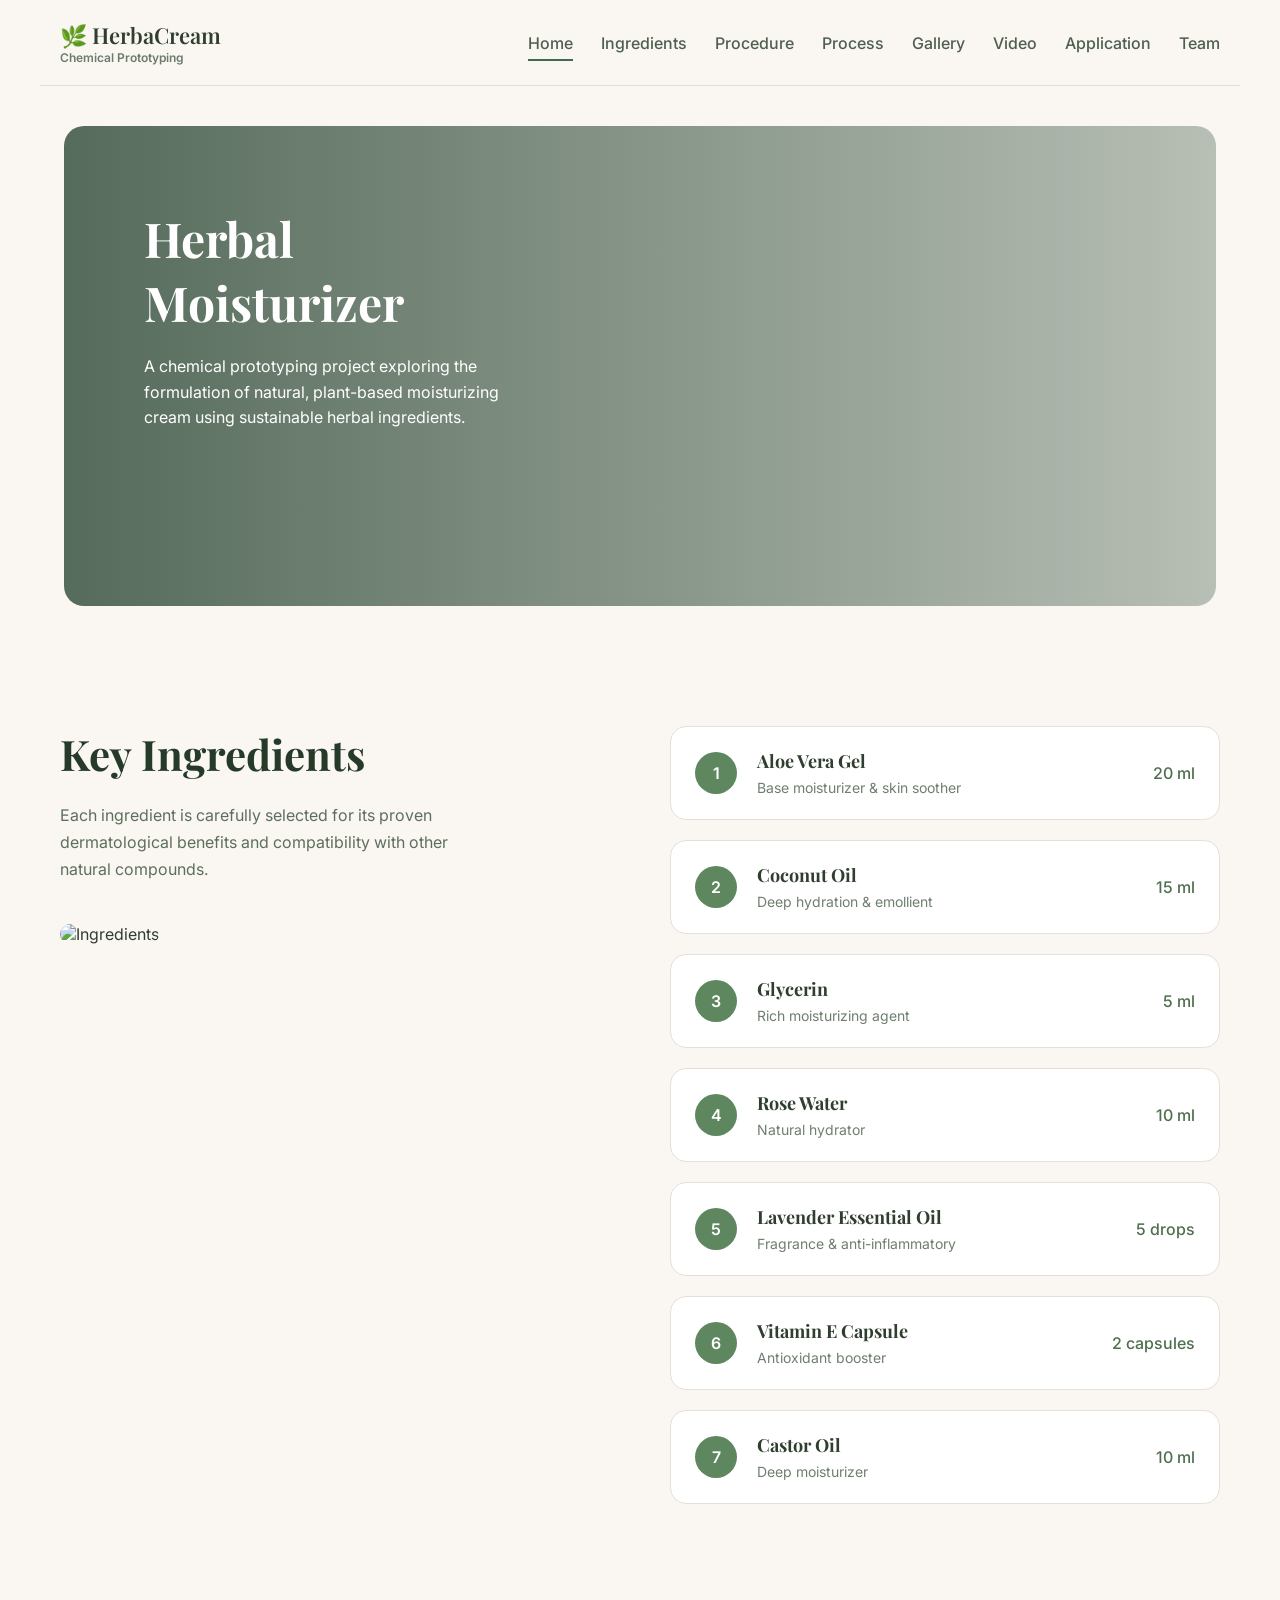
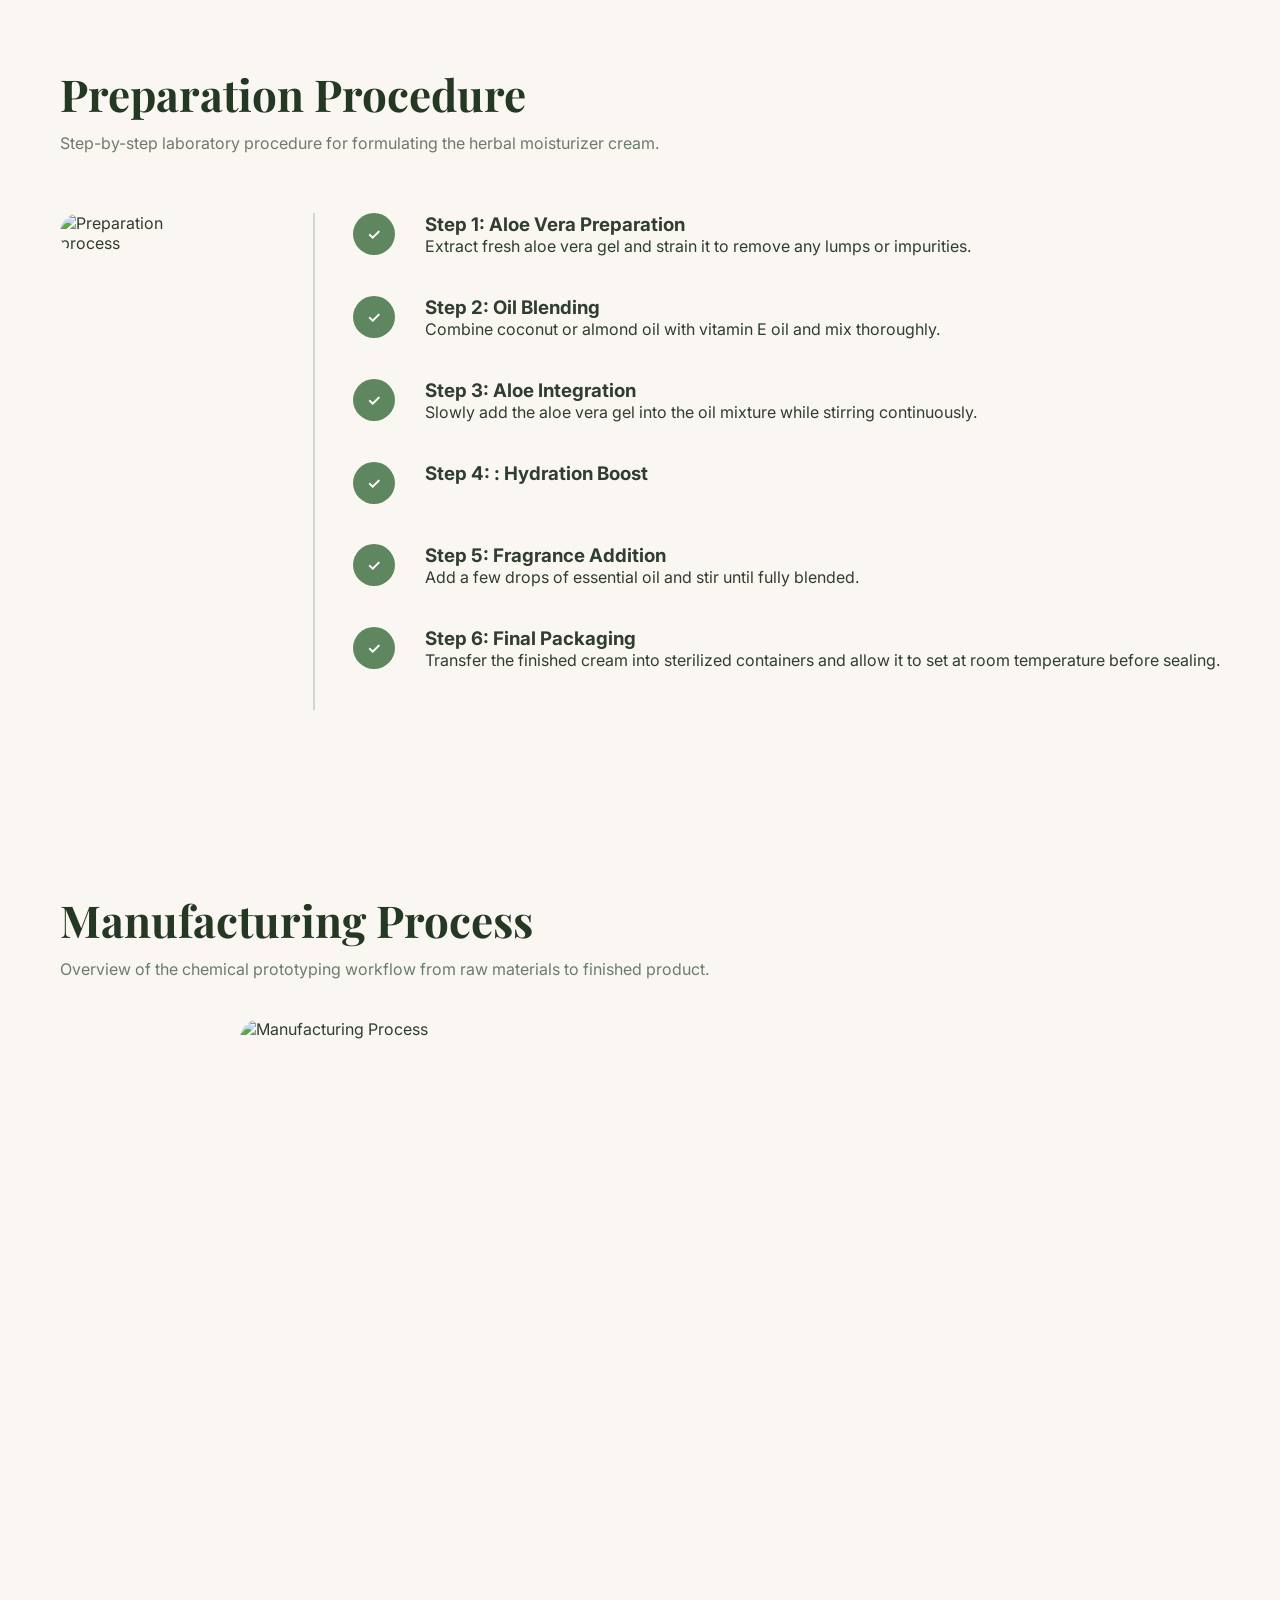
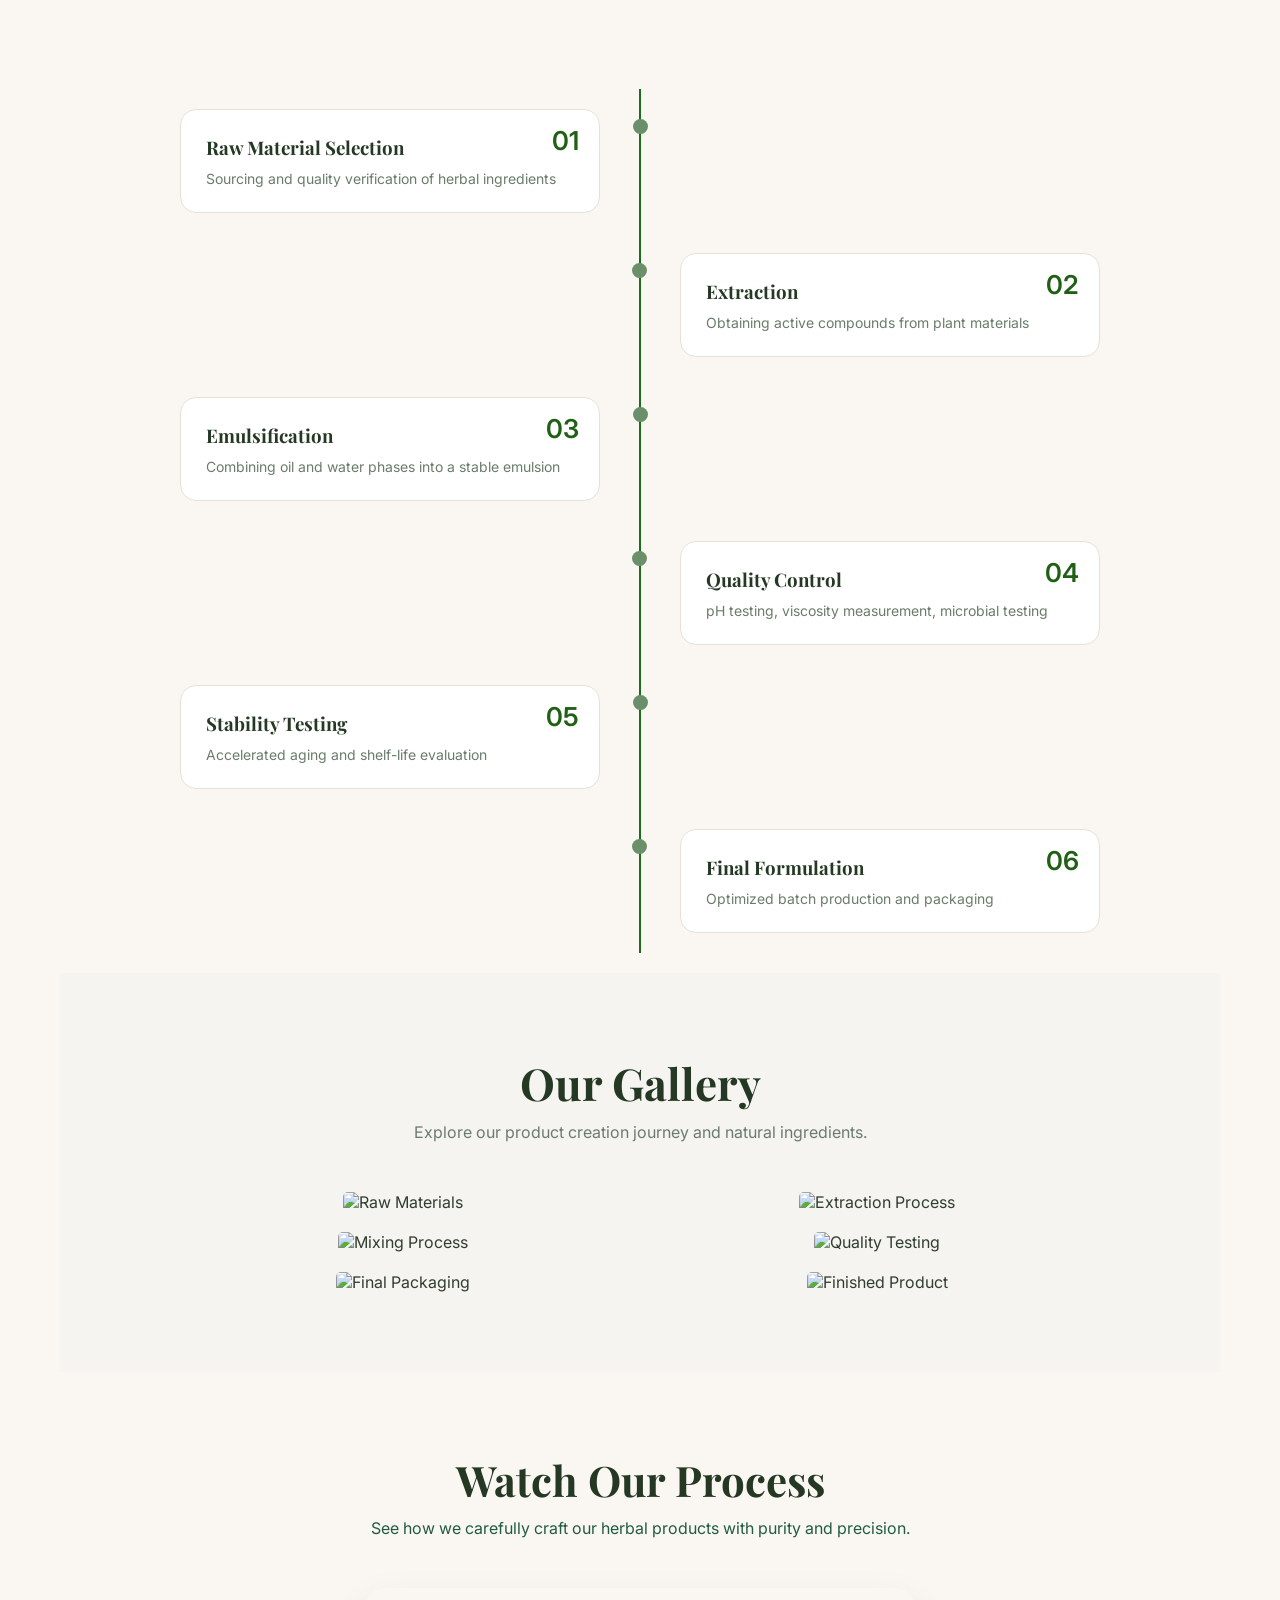
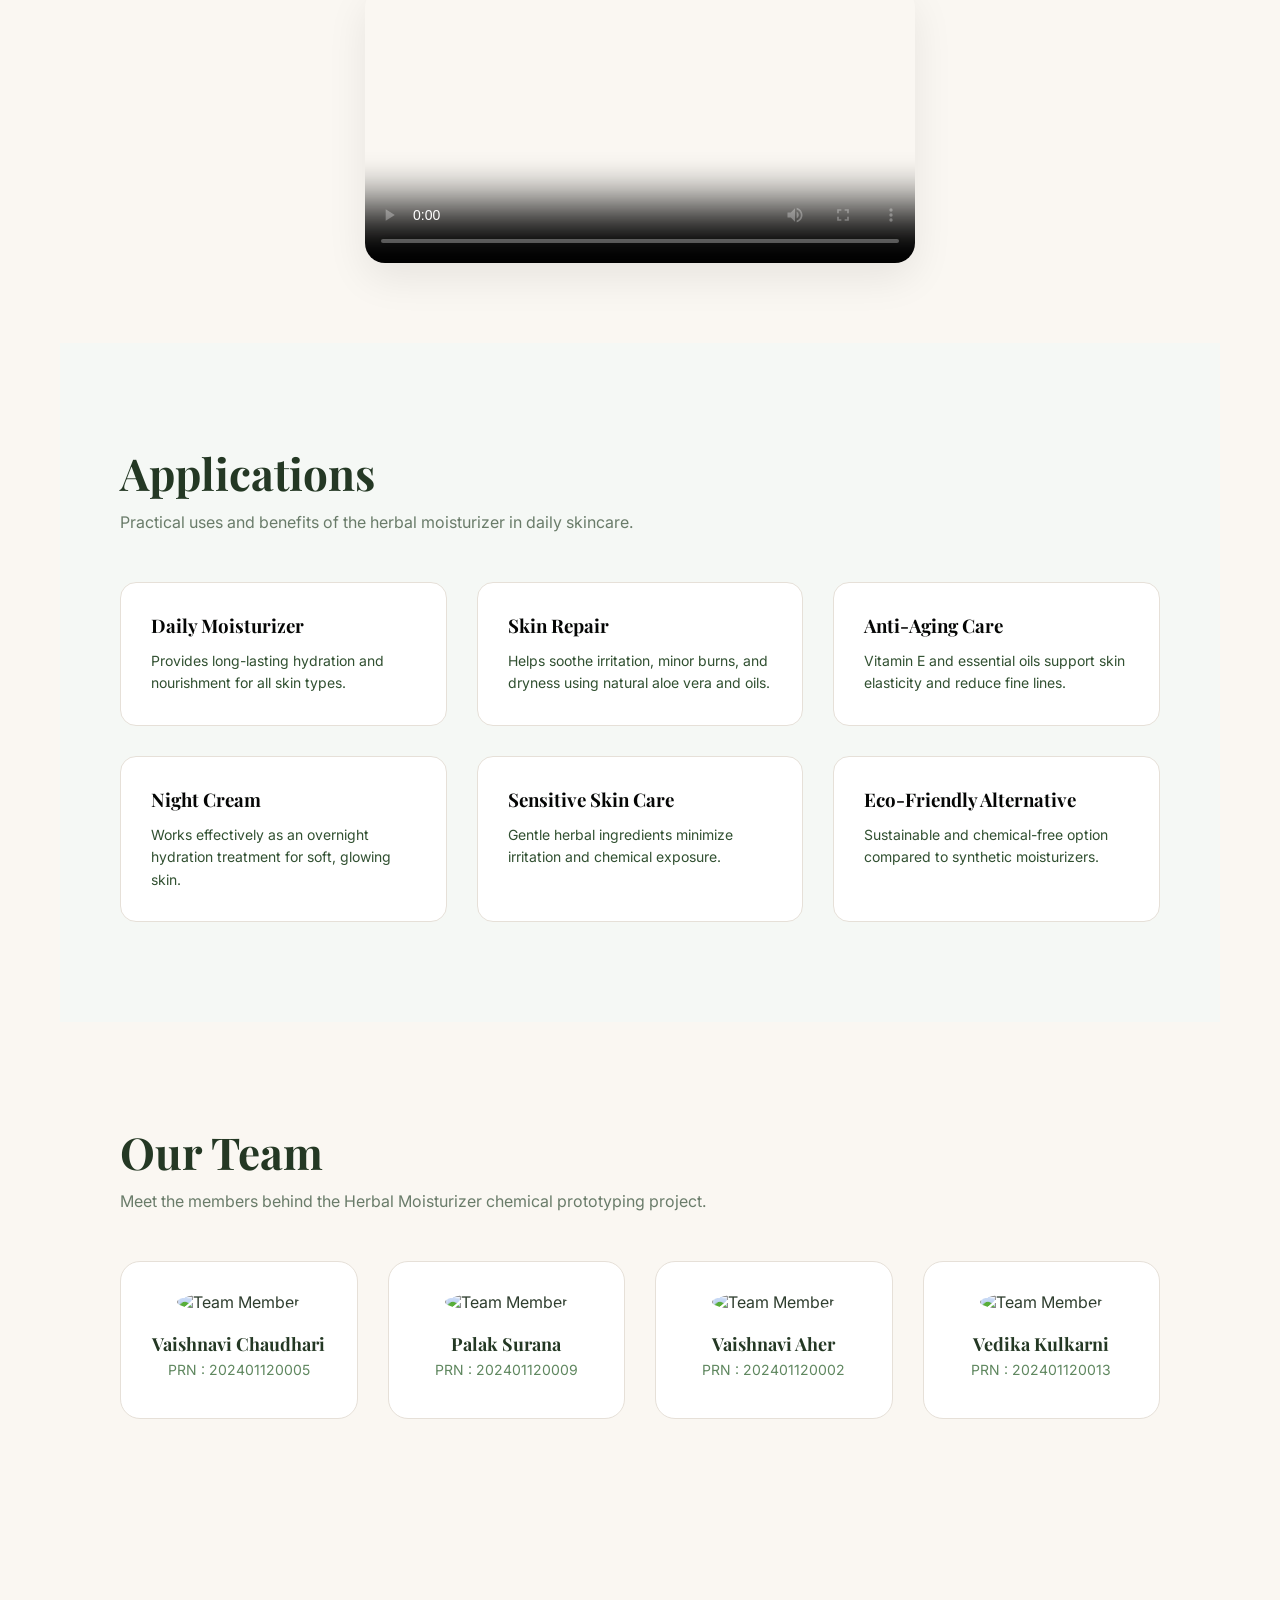
==== index.html @ 73acec8d "Add files via upload" ====
<!DOCTYPE html>
<html lang="en">
<head>
    <meta charset="UTF-8">
    <title>HerbaCream</title>
    <link rel="stylesheet" href="style.css">
    <link href="https://fonts.googleapis.com/css2?family=Playfair+Display:wght@600&family=Inter:wght@400;500&display=swap" rel="stylesheet">
</head>
<body>

<!-- NAVBAR -->
<header class="navbar">
    <div class="logo">
        🌿 <span>HerbaCream</span>
        <small>Chemical Prototyping</small>
    </div>

    <nav>
        <a class="active" href="#">Home</a>
        <a href="#ingredients">Ingredients</a>
        <a href="#procedure">Procedure</a>
        <a href="#process">Process</a>
        <a href="#gallery">Gallery</a>
        <a href="#video">Video</a>
        <a href="#application">Application</a>
        <a href="#team">Team</a>
    </nav>
</header>

<hr class="divider">

<!-- HERO SECTION -->
<section class="hero">
    <div class="hero-overlay"></div>

    <div class="hero-content">
        <h1>Herbal Moisturizer</h1>
        <p>
            A chemical prototyping project exploring the formulation of
            natural, plant-based moisturizing cream using sustainable
            herbal ingredients.
        </p>
    </div>
</section>
<!-- INGREDIENTS SECTION -->
<section id="ingredients" class="ingredients-section">

    <div class="ingredients-left">
        <h2>Key Ingredients</h2>
        <p>
            Each ingredient is carefully selected for its proven
            dermatological benefits and compatibility with other
            natural compounds.
        </p>

        <img src="images/ingredients.jpg" alt="Ingredients">
    </div>

    <div class="ingredients-right">

        <div class="ingredient-card">
            <div class="number">1</div>
            <div class="info">
                <h3>Aloe Vera Gel</h3>
                <span>Base moisturizer & skin soother</span>
            </div>
            <div class="qty">20 ml</div>
        </div>

        <div class="ingredient-card">
            <div class="number">2</div>
            <div class="info">
                <h3>Coconut Oil</h3>
                <span>Deep hydration & emollient</span>
            </div>
            <div class="qty">15 ml</div>
        </div>

        <div class="ingredient-card">
            <div class="number">3</div>
            <div class="info">
                <h3>Glycerin</h3>
                <span>Rich moisturizing agent</span>
            </div>
            <div class="qty">5 ml</div>
        </div>

        <div class="ingredient-card">
            <div class="number">4</div>
            <div class="info">
                <h3>Rose Water</h3>
                <span>Natural hydrator</span>
            </div>
            <div class="qty">10 ml</div>
        </div>

        <div class="ingredient-card">
            <div class="number">5</div>
            <div class="info">
                <h3>Lavender Essential Oil</h3>
                <span>Fragrance & anti-inflammatory</span>
            </div>
            <div class="qty">5 drops</div>
        </div>

        <div class="ingredient-card">
            <div class="number">6</div>
            <div class="info">
                <h3>Vitamin E Capsule</h3>
                <span>Antioxidant booster</span>
            </div>
            <div class="qty">2 capsules</div>
        </div>
        <div class="ingredient-card">
            <div class="number">7</div>
            <div class="info">
                <h3>Castor Oil</h3>
                <span>Deep moisturizer</span>
            </div>
            <div class="qty">10 ml</div>
        </div>

    </div>
</section>
<!-- PROCEDURE SECTION -->
<section id="procedure" class="procedure-section">
    <h2>Preparation Procedure</h2>
    <p class="procedure-sub">
        Step-by-step laboratory procedure for formulating the herbal moisturizer cream.
    </p>

    <div class="procedure-wrapper">
        <!-- LEFT IMAGE -->
        <div class="procedure-image">
            <img src="images/procedure.jpg" alt="Preparation process">
        </div>

        <!-- RIGHT TIMELINE -->
        <div class="procedure-timeline">
            <div class="step">
                <div class="icon">✓</div>
                <div class="content">
                    <h3>Step 1: Aloe Vera Preparation</h3>
                    <p>Extract fresh aloe vera gel and strain it to remove any lumps or impurities.</p>
                </div>
            </div>

            <div class="step">
                <div class="icon">✓</div>
                <div class="content">
                    <h3>Step 2: Oil Blending</h3>
                    <p>Combine coconut or almond oil with vitamin E oil and mix thoroughly.</p>
                </div>
            </div>

            <div class="step">
                <div class="icon">✓</div>
                <div class="content">
                    <h3>Step 3: Aloe Integration</h3>
                    <p>
                        Slowly add the aloe vera gel into the oil mixture while stirring continuously.
                    </p>
                </div>
            </div>

            <div class="step">
                <div class="icon">✓</div>
                <div class="content">
                    <h3>Step 4: : Hydration Boost</h3>
                    <p>
                    
                    </p>
                </div>
            </div>

            <div class="step">
                <div class="icon">✓</div>
                <div class="content">
                    <h3>Step 5: Fragrance Addition</h3>
                    <p>
                    Add a few drops of essential oil and stir until fully blended.
                    </p>    
                </div>
            </div>
            <div class="step">
                <div class="icon">✓</div>
                <div class="content">
                    <h3>Step 6: Final Packaging</h3>
                    <p>
                    Transfer the finished cream into sterilized containers and allow it
                    to set at room temperature before sealing.
                    </p>    
                </div>
            </div>
            

        </div>
    </section>
    <section  class="manufacturing-section" id="process">

    <div class="container">
        <h2>Manufacturing Process</h2>
        <p class="subtext">
            Overview of the chemical prototyping workflow from raw materials to finished product.
        </p>

        <!-- Top Image -->
        <div class="process-image">
            <img src="images/Process.jpg" alt="Manufacturing Process" class="process-image">
        </div>

        <!-- Process Grid -->
        <div class="timeline">

    <div class="timeline-item left">
        <div class="content">
            <span>01</span>
            <h3>Raw Material Selection</h3>
            <p>Sourcing and quality verification of herbal ingredients</p>
        </div>
    </div>

    <div class="timeline-item right">
        <div class="content">
            <span>02</span>
            <h3>Extraction</h3>
            <p>Obtaining active compounds from plant materials</p>
        </div>
    </div>

    <div class="timeline-item left">
        <div class="content">
            <span>03</span>
            <h3>Emulsification</h3>
            <p>Combining oil and water phases into a stable emulsion</p>
        </div>
    </div>

    <div class="timeline-item right">
        <div class="content">
            <span>04</span>
            <h3>Quality Control</h3>
            <p>pH testing, viscosity measurement, microbial testing</p>
        </div>
    </div>

    <div class="timeline-item left">
        <div class="content">
            <span>05</span>
            <h3>Stability Testing</h3>
            <p>Accelerated aging and shelf-life evaluation</p>
        </div>
    </div>

    <div class="timeline-item right">
        <div class="content">
            <span>06</span>
            <h3>Final Formulation</h3>
            <p>Optimized batch production and packaging</p>
        </div>
    </div>

</div>
    <section id="gallery" class="gallery-section">
    <div class="container">
        <h2 class="section-title">Our Gallery</h2>
        <p class="section-subtitle">
            Explore our product creation journey and natural ingredients.
        </p>

        <div class="gallery-grid">
            <div class="gallery-item">
                <img src="images/image1.jpeg" alt="Raw Materials">
            </div>

            <div class="gallery-item">
                <img src="images/img2.jpg" alt="Extraction Process">
            </div>

            <div class="gallery-item">
                <img src="images/img3.jpg" alt="Mixing Process">
            </div>

            <div class="gallery-item">
                <img src="images/img4.jpg" alt="Quality Testing">
            </div>

            <div class="gallery-item">
                <img src="images/img5.jpg" alt="Final Packaging">
            </div>

            <div class="gallery-item">
                <img src="images/img6.jpg" alt="Finished Product">
            </div>
        </div>
    </div>
</section>
<section id="video" class="video-section">
    <div class="container">
        <h2 class="section-title">Watch Our Process</h2>
        <p class="section-subtitle">
            See how we carefully craft our herbal products with purity and precision.
        </p>

        <div class="video-wrapper">
            <video controls poster="images/thumbnail.jpg">
                <source src="videos/video.mp4" type="video/mp4">
            </video>
        </div>
    </div>
</section>
<!-- APPLICATION SECTION -->
<section id="application" class="application-section">

    <div class="container">
        <h2>Applications</h2>
        <p class="subtext">
            Practical uses and benefits of the herbal moisturizer in daily skincare.
        </p>

        <div class="application-grid">

            <div class="application-card">
                <h3>Daily Moisturizer</h3>
                <p>
                    Provides long-lasting hydration and nourishment for all skin types.
                </p>
            </div>

            <div class="application-card">
                <h3>Skin Repair</h3>
                <p>
                    Helps soothe irritation, minor burns, and dryness using natural aloe vera and oils.
                </p>
            </div>

            <div class="application-card">
                <h3>Anti-Aging Care</h3>
                <p>
                    Vitamin E and essential oils support skin elasticity and reduce fine lines.
                </p>
            </div>

            <div class="application-card">
                <h3>Night Cream</h3>
                <p>
                    Works effectively as an overnight hydration treatment for soft, glowing skin.
                </p>
            </div>

            <div class="application-card">
                <h3>Sensitive Skin Care</h3>
                <p>
                    Gentle herbal ingredients minimize irritation and chemical exposure.
                </p>
            </div>

            <div class="application-card">
                <h3>Eco-Friendly Alternative</h3>
                <p>
                    Sustainable and chemical-free option compared to synthetic moisturizers.
                </p>
            </div>

        </div>
    </div>

</section>

<!-- TEAM SECTION -->
<section id="team" class="team-section">

    <div class="container">
        <h2>Our Team</h2>
        <p class="subtext">
            Meet the members behind the Herbal Moisturizer chemical prototyping project.
        </p>

        <div class="team-grid">

            <div class="team-card">
                <img src="images/portfolio.jpg" alt="Team Member">
                <h3>Vaishnavi Chaudhari</h3>
                <span>PRN : 202401120005</span>
                
            </div>

            <div class="team-card">
                <img src="images/palak_1.png" alt="Team Member">
                <h3>Palak Surana</h3>
                <span>PRN : 202401120009</span>
                
            </div>

            <div class="team-card">
                <img src="images/vaishnavi.png" alt="Team Member">
                <h3>Vaishnavi Aher</h3>
                <span>PRN : 202401120002</span>
                
            </div>

            <div class="team-card">
                <img src="images/vedika_1.png" alt="Team Member">
                <h3>Vedika Kulkarni</h3>
                <span>PRN : 202401120013</span>
                
            </div>

        </div>
    </div>

</section>




</body>
</html>
---- style.css ----
* {
    margin: 0;
    padding: 0;
    box-sizing: border-box;
}

body {
    font-family: 'Inter', sans-serif;
    background-color: #faf7f2;
    color: #2f3e2f;
}

/* NAVBAR */
.navbar {
    display: flex;
    justify-content: space-between;
    align-items: center;
    padding: 20px 60px;
}

.logo {
    font-size: 22px;
    font-weight: 600;
}

.logo span {
    font-family: 'Playfair Display', serif;
}

.logo small {
    display: block;
    font-size: 12px;
    color: #6b7c6b;
}

nav a {
    margin-left: 24px;
    text-decoration: none;
    color: #4f5f4f;
    font-weight: 500;
    padding-bottom: 6px;
}

nav a.active {
    border-bottom: 2px solid #3f6b4f;
}

.divider {
    border: none;
    border-top: 1px solid #ddd;
    margin: 0 40px;
}

/* HERO */
.hero {
    position: relative;
    margin: 40px auto;
    width: 90%;
    height: 480px;
    border-radius: 20px;
    background: url("images/hero-herbal.jpg") center/cover no-repeat;
    overflow: hidden;
}

.hero-overlay {
    position: absolute;
    inset: 0;
    background: linear-gradient(
        to right,
        rgba(30, 60, 40, 0.75),
        rgba(30, 60, 40, 0.3)
    );
}

.hero-content {
    position: relative;
    z-index: 2;
    max-width: 520px;
    padding: 80px;
    color: #fff;
}

.hero-content h1 {
    font-family: 'Playfair Display', serif;
    font-size: 48px;
    margin-bottom: 20px;
}

.hero-content p {
    font-size: 16px;
    line-height: 1.6;
}
/* INGREDIENTS SECTION */
.ingredients-section {
    display: flex;
    gap: 60px;
    padding: 80px 60px;
    background-color: #faf7f2;
}

.ingredients-left {
    flex: 1;
}

.ingredients-left h2 {
    font-family: 'Playfair Display', serif;
    font-size: 42px;
    margin-bottom: 20px;
    color: #263a2a;
}

.ingredients-left p {
    max-width: 420px;
    font-size: 16px;
    line-height: 1.7;
    color: #5c6f5c;
    margin-bottom: 40px;
}

.ingredients-left img {
    width: 100%;
    border-radius: 20px;
    object-fit: cover;
}

/* RIGHT SIDE */
.ingredients-right {
    flex: 1;
    display: flex;
    flex-direction: column;
    gap: 20px;
}

.ingredient-card {
    display: flex;
    align-items: center;
    gap: 20px;
    padding: 22px 24px;
    border-radius: 16px;
    background: #fff;
    border: 1px solid #e5e0d8;
}

.number {
    width: 42px;
    height: 42px;
    background-color: #5f875f;
    color: #fff;
    border-radius: 50%;
    display: flex;
    align-items: center;
    justify-content: center;
    font-weight: 600;
}

.info h3 {
    font-family: 'Playfair Display', serif;
    font-size: 18px;
    margin-bottom: 4px;
}

.info span {
    font-size: 14px;
    color: #6f7f6f;
}

.qty {
    margin-left: auto;
    font-weight: 500;
    color: #4f6f4f;
}
/* PROCEDURE SECTION */
.procedure-section {
    padding: 80px 60px;
    background-color: #faf7f2;
}

.procedure-section h2 {
    font-family: 'Playfair Display', serif;
    font-size: 44px;
    color: #243824;
    margin-bottom: 10px;
}

.procedure-sub {
    font-size: 16px;
    color: #6a7c6a;
    margin-bottom: 60px;
}

/* PROCEDURE TIMELINE */
.procedure-timeline {
    position: relative;
    padding-left: 60px;
}

.procedure-timeline::before {
    content: "";
    position: absolute;
    left: 20px;
    top: 0;
    width: 2px;
    height: 100%;
    background-color: #cfd8cf;
}


.step {
    display: flex;
    gap: 30px;
    margin-bottom: 40px;
    position: relative;
}

.icon {
    width: 42px;
    height: 42px;
    min-width: 42px;
    min-height: 42px;

    background-color: #5f875f;
    color: #fff;
    border-radius: 50%;

    display: flex;
    align-items: center;
    justify-content: center;

    font-weight: 600;
    font-size: 16px;

    flex-shrink: 0;
}

.procedure-wrapper {
    display: flex;
    gap: 80px;
    align-items: flex-start;
}

/* LEFT IMAGE */
.procedure-image {
    flex: 1;
    position: sticky;
    top: 120px;
}

.procedure-image img {
    width: 100%;
    border-radius: 20px;
    object-fit: cover;
}

/* RIGHT TIMELINE */
.timeline {
    flex: 1.2;
}
.timeline::before {
    left: 21px;
}
/* SECTION */
.manufacturing-section {
    padding: 100px 60px;
    background-color: #faf7f2;
}

.container {
    max-width: 1200px;
    margin: auto;
}

.manufacturing-section h2 {
    font-family: 'Playfair Display', serif;
    font-size: 44px;
    color: #243824;
    margin-bottom: 10px;
}

.subtext {
    color: #6a7c6a;
    margin-bottom: 40px;
}

/* IMAGE */
.process-image {
    margin-bottom: 60px;
}

.process-image img {
    width: 100%;
    border-radius: 20px;
    object-fit: cover;
}

/* GRID */
.process-grid {
    display: grid;
    grid-template-columns: repeat(3, 1fr);
    gap: 25px;
    align-items: center;
}

/* CARD */
.process-card {
    position: relative;
    padding: 30px;
    background: #ffffff;
    border-radius: 16px;
    border: 1px solid #e6e0d8;
    min-height: 50px;
}

.process-card h3 {
    font-family: 'Playfair Display', serif;
    font-size: 18px;
    margin-bottom: 10px;
    color: #243824;
}

.process-card p {
    font-size: 14px;
    color: #6a7c6a;
}

/* NUMBER */
.card-number {
    position: absolute;
    top: 20px;
    right: 25px;
    font-size: 28px;
    font-weight: 600;
    color: #dce5dc;
}

/* ARROW */
.arrow {
    font-size: 22px;
    color: #8fa58f;
    text-align: center;
}

/* RESPONSIVE */
@media (max-width: 900px) {
    .process-grid {
        grid-template-columns: 1fr;
    }

    .arrow {
        display: none;
    }
}

/* Timeline Wrapper */
.timeline {
    position: relative;
    max-width: 1000px;
    margin: 20px auto;
}

/* Vertical Line */
.timeline::after {
    content: '';
    position: absolute;
    width: 2px;
    background-color: #1b701b;
    top: 0;
    bottom: 0;
    left: 50%;
    margin-left: -1px;
}

/* Timeline Item */
.timeline-item {
    padding: 20px 40px;
    position: relative;
    width: 50%;
}

/* Left Side */
.timeline-item.left {
    left: 0;
}

/* Right Side */
.timeline-item.right {
    left: 50%;
}

/* Content Box */
.timeline-item .content {
    background: #ffffff;
    padding: 25px;
    border-radius: 16px;
    border: 1px solid #e6e0d8;
    position: relative;
}

/* Step Number */
.timeline-item span {
    position: absolute;
    top: 15px;
    right: 20px;
    font-size: 26px;
    color: #206015;
    font-weight: 600;
}

/* Headings */
.timeline-item h3 {
    font-family: 'Playfair Display', serif;
    color: #243824;
    margin-bottom: 10px;
}

.timeline-item p {
    color: #6a7c6a;
    font-size: 14px;
}

/* Circles */
.timeline-item::before {
    content: '';
    position: absolute;
    width: 15px;
    height: 15px;
    background-color: #6a8f6a;
    border-radius: 50%;
    top: 30px;
    right: -8px;
    z-index: 1;
}

.timeline-item.right::before {
    left: -8px;
}

/* Responsive */
@media screen and (max-width: 768px) {

    .timeline::after {
        left: 20px;
    }

    .timeline-item {
        width: 100%;
        padding-left: 60px;
        padding-right: 20px;
    }

    .timeline-item.right {
        left: 0%;
    }

    .timeline-item::before {
        left: 12px;
    }
}
html {
    scroll-behavior: smooth;
}
.process-image {
    width: 70%;          /* reduce size */
    max-width: 800px;    /* prevents it from getting too large */
    height: 650px;        /* keeps proportions correct */
    display: block;
    margin: 20px auto;   /* center the image */
    border-radius: 12px; /* optional: rounded corners */
}
/* Gallery Section */
.gallery-section {
    padding: 80px 10%;
    background-color: #f5f4f0;
    text-align: center;
}

.section-title {
    font-size: 36px;
    margin-bottom: 10px;
    color: #1f3b2d;
}

.section-subtitle {
    color: #6b7c6f;
    margin-bottom: 50px;
}

/* Grid Layout */
.gallery-grid {
    display: grid;
    grid-template-columns: repeat(auto-fit, minmax(350px, 1fr));
    gap: 20px;
}

/* Image Box */
.gallery-item {
    overflow: hidden;
    border-radius: 5px;
}

.gallery-item img {
    width: 100%;
    height: 250px;
    object-fit: cover;
    border-radius: 5px;
    transition: transform 0.4s ease;
}

/* Hover Effect */
.gallery-item:hover img {
    transform: scale(1.1);
}
/* VIDEO SECTION */
.video-section {
    padding: 80px 10%;
    background-color: #faf7f2;
    text-align: center;
}

.video-section .section-title {
    font-family: 'Playfair Display', serif;
    font-size: 42px;
    color: #243824;
    margin-bottom: 10px;
}

.video-section .section-subtitle {
    color: #215c41;
    margin-bottom: 50px;
}

/* Video Wrapper */
.video-wrapper {
    max-width: 550px;
    max-height: 550px;
    margin: auto;
    border-radius: 20px;
    overflow: hidden;
    box-shadow: 0 15px 40px rgba(0, 0, 0, 0.08);
}

.video-wrapper video {
    width: 100%;
    height: auto;
    display: block;
}
/* APPLICATION SECTION */
.application-section {
    padding: 100px 60px;
    background-color: #f5f8f5;
}

.application-section h2 {
    font-family: 'Playfair Display', serif;
    font-size: 44px;
    color: #243824;
    margin-bottom: 10px;
}

.application-section .subtext {
    color: #6a7c6a;
    margin-bottom: 50px;
}

/* GRID */
.application-grid {
    display: grid;
    grid-template-columns: repeat(3, 1fr);
    gap: 30px;
}

/* CARD */
.application-card {
    background: #ffffff;
    padding: 30px;
    border-radius: 16px;
    border: 1px solid #e6e0d8;
    transition: 0.3s ease;
}

.application-card:hover {
    transform: translateY(-5px);
    box-shadow: 0 8px 20px rgba(0,0,0,0.05);
}

.application-card h3 {
    font-family: 'Playfair Display', serif;
    margin-bottom: 12px;
    color: #050605;
}

.application-card p {
    font-size: 14px;
    color: #315031;
    line-height: 1.6;
}

/* RESPONSIVE */
@media (max-width: 900px) {
    .application-grid {
        grid-template-columns: 1fr;
    }
}
/* TEAM SECTION */
.team-section {
    padding: 100px 60px;
    background-color: #faf7f2;
}

.team-section h2 {
    font-family: 'Playfair Display', serif;
    font-size: 44px;
    color: #243824;
    margin-bottom: 10px;
}

.team-section .subtext {
    color: #6a7c6a;
    margin-bottom: 50px;
}

/* GRID */
.team-grid {
    display: grid;
    grid-template-columns: repeat(4, 1fr);
    gap: 30px;
}

/* CARD */
.team-card {
    background: #ffffff;
    padding: 30px 20px;
    border-radius: 20px;
    border: 1px solid #e6e0d8;
    text-align: center;
    transition: 0.3s ease;
}

.team-card:hover {
    transform: translateY(-6px);
    box-shadow: 0 10px 25px rgba(0,0,0,0.05);
}

.team-card img {
    width: 120px;
    height: 120px;
    object-fit: cover;
    border-radius: 50%;
    margin-bottom: 20px;
}

.team-card h3 {
    font-family: 'Playfair Display', serif;
    font-size: 18px;
    margin-bottom: 5px;
    color: #243824;
}

.team-card span {
    font-size: 14px;
    color: #5f875f;
    display: block;
    margin-bottom: 10px;
}

.team-card p {
    font-size: 14px;
    color: #6a7c6a;
    line-height: 1.5;
}

/* RESPONSIVE */
@media (max-width: 1000px) {
    .team-grid {
        grid-template-columns: repeat(2, 1fr);
    }
}

@media (max-width: 600px) {
    .team-grid {
        grid-template-columns: 1fr;
    }
}
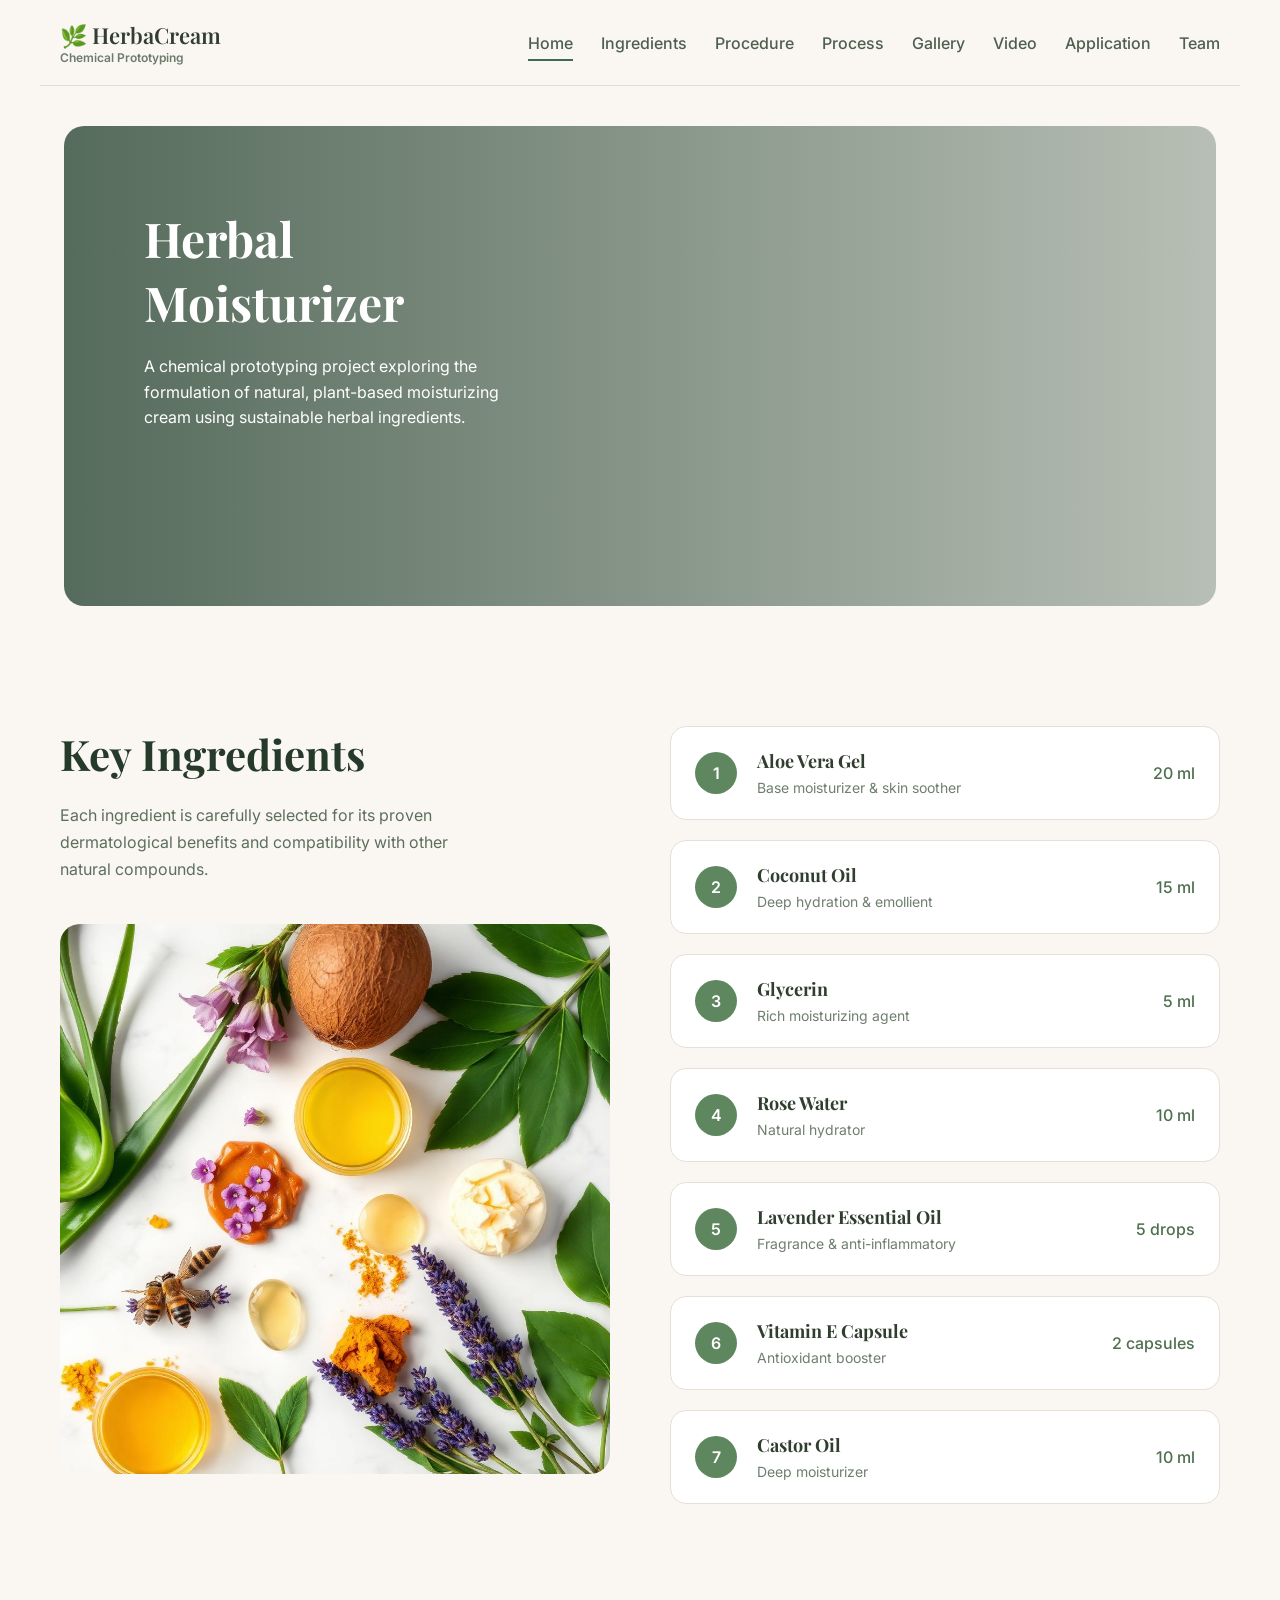
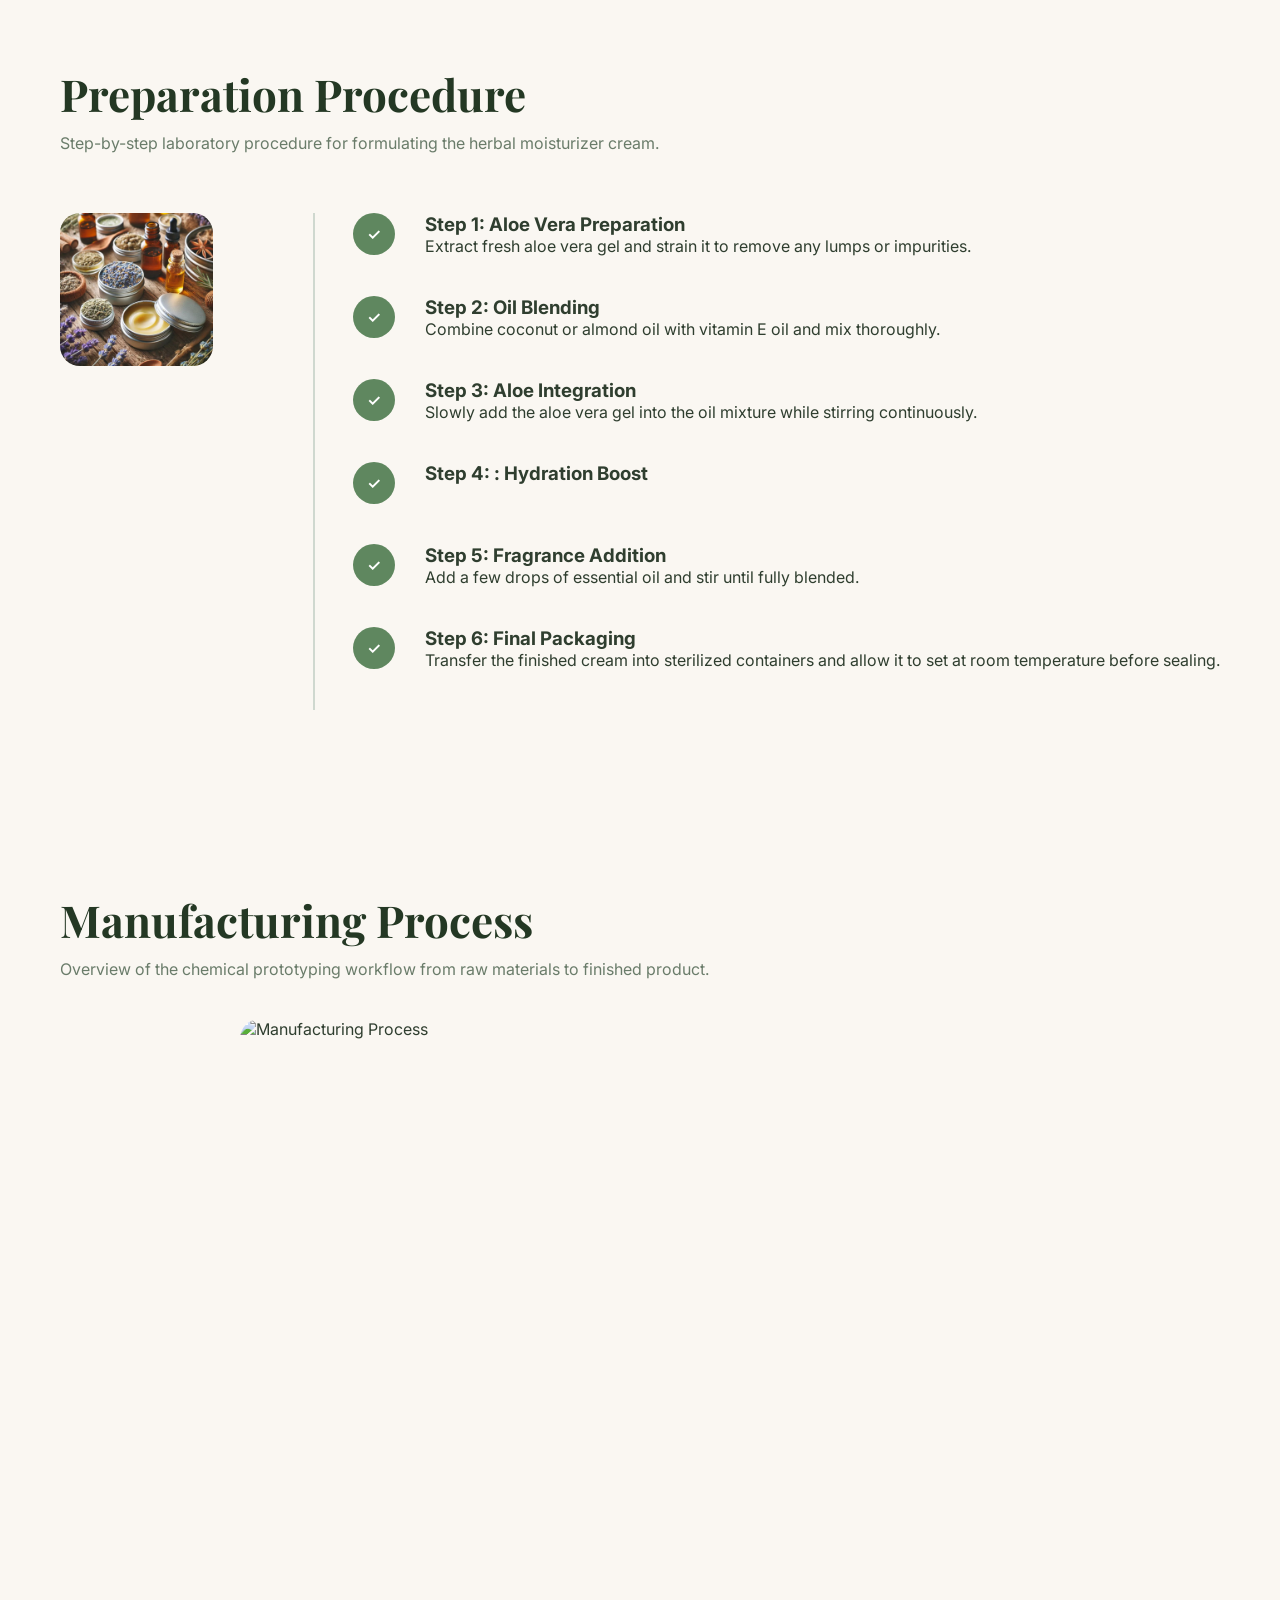
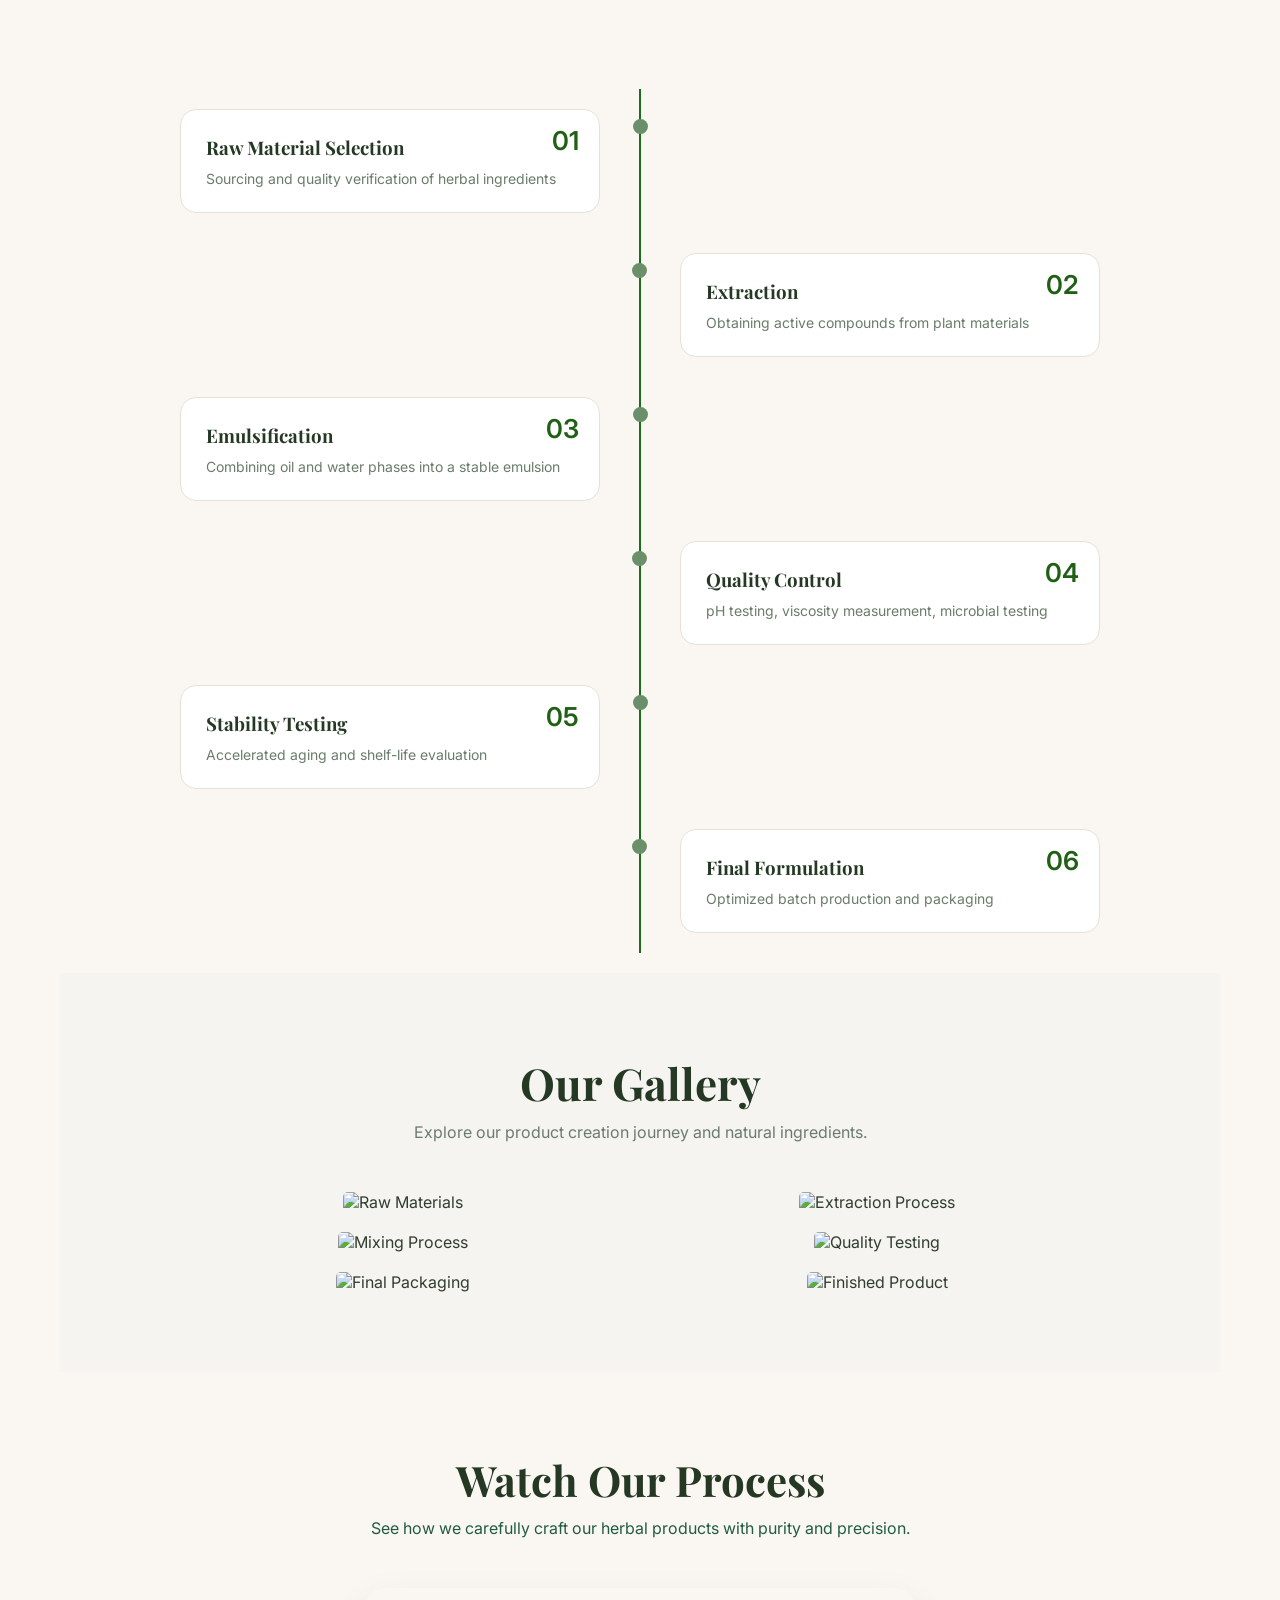
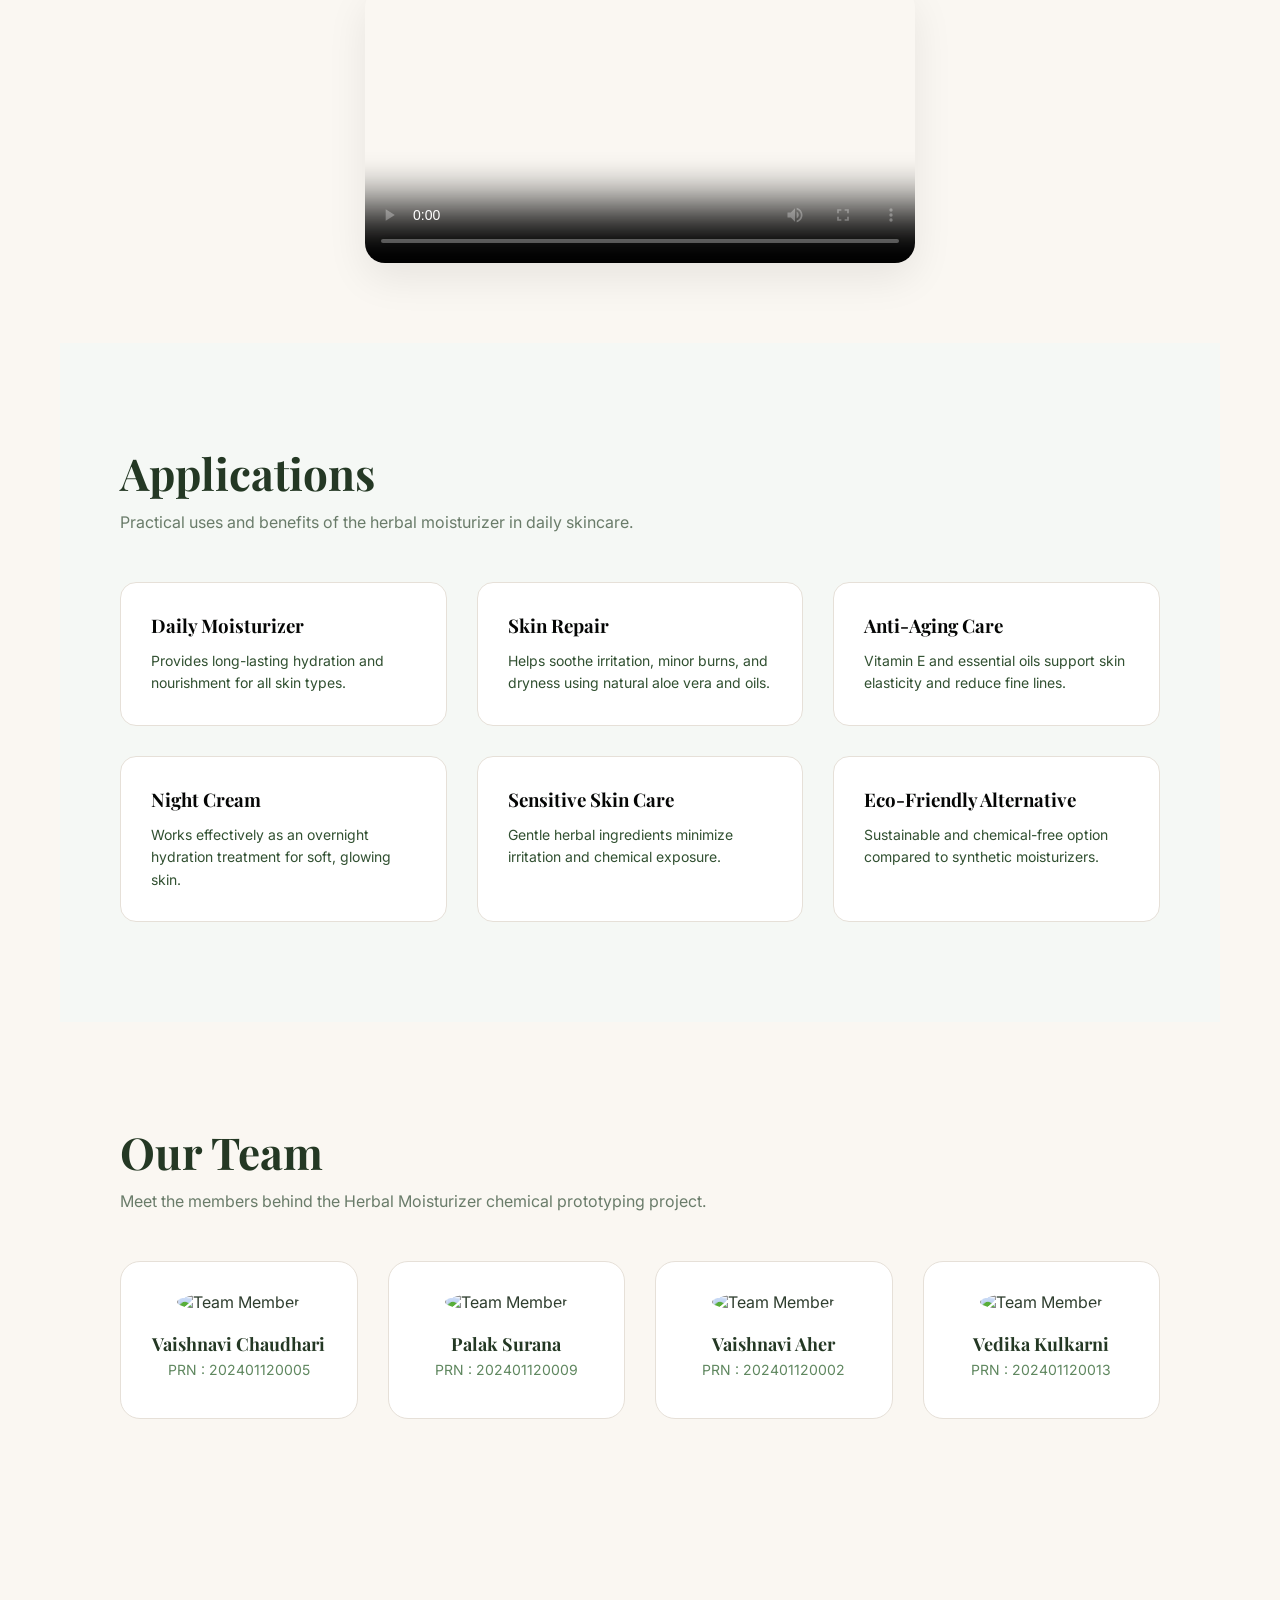
==== commit 92616d40: "Fix HTML encoding issues in index.html" ====
--- a/index.html
+++ b/index.html
@@ -53,7 +53,7 @@
             natural compounds.
         </p>
 
-        <img src="images/ingredients.jpg" alt="Ingredients">
+        <img src="ingredients.jpg" alt="Ingredients">
     </div>
 
     <div class="ingredients-right">
@@ -132,7 +132,7 @@
     <div class="procedure-wrapper">
         <!-- LEFT IMAGE -->
         <div class="procedure-image">
-            <img src="images/procedure.jpg" alt="Preparation process">
+            <img src="procedure.jpg" alt="Preparation process">
         </div>
 
         <!-- RIGHT TIMELINE -->
@@ -416,3 +416,4 @@
 
 </body>
 </html>
+
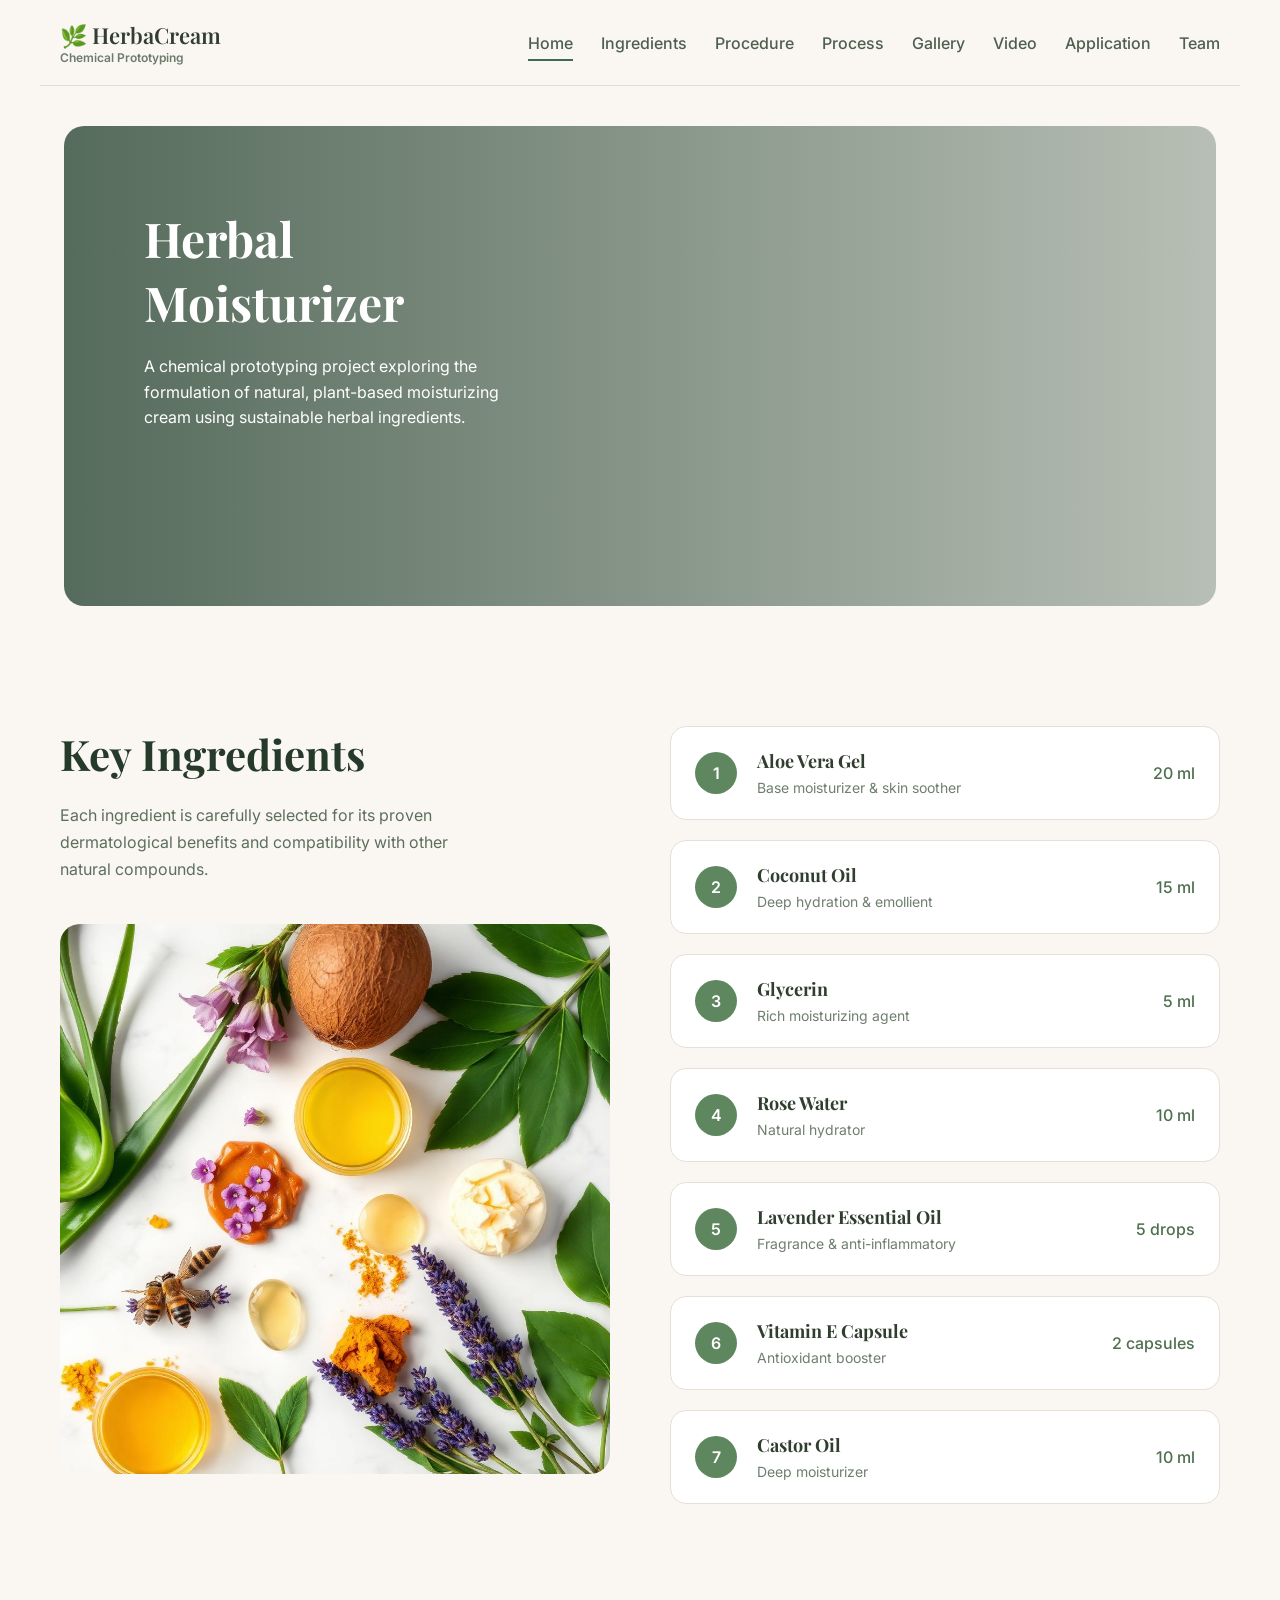
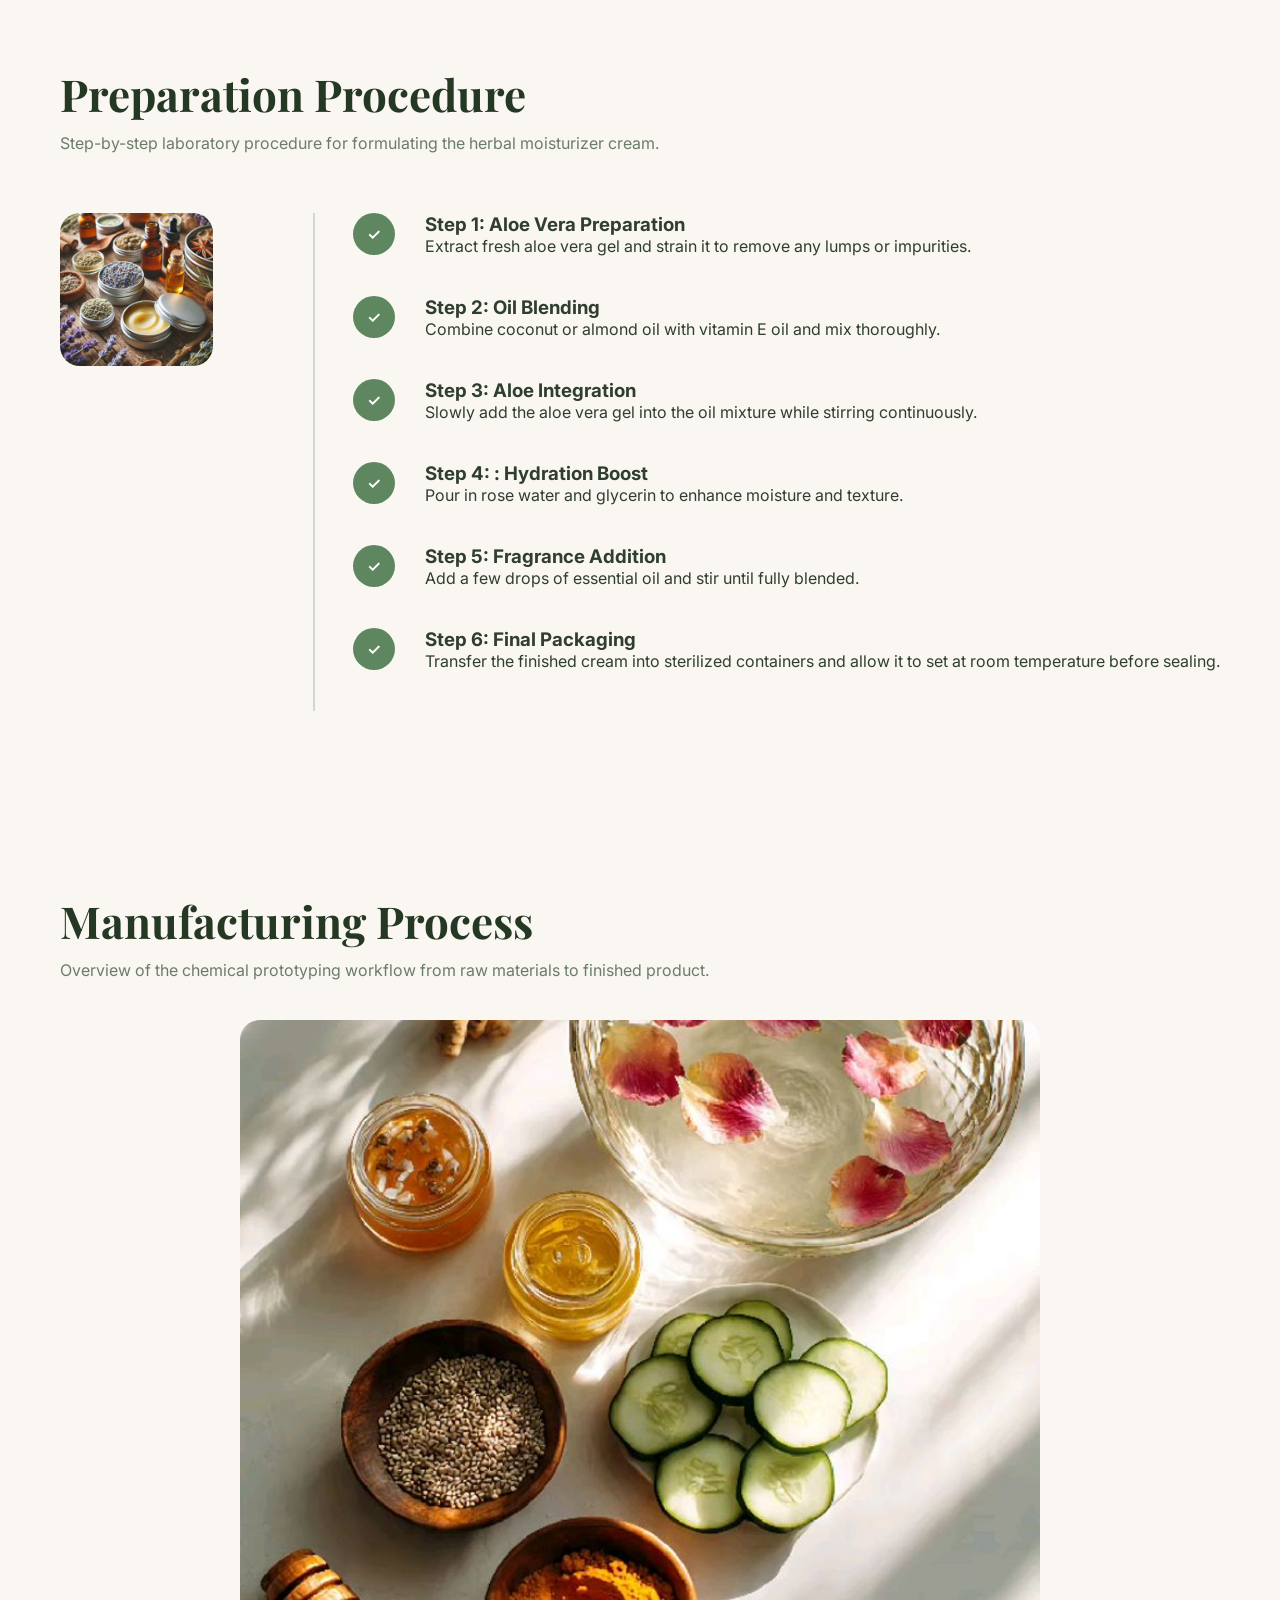
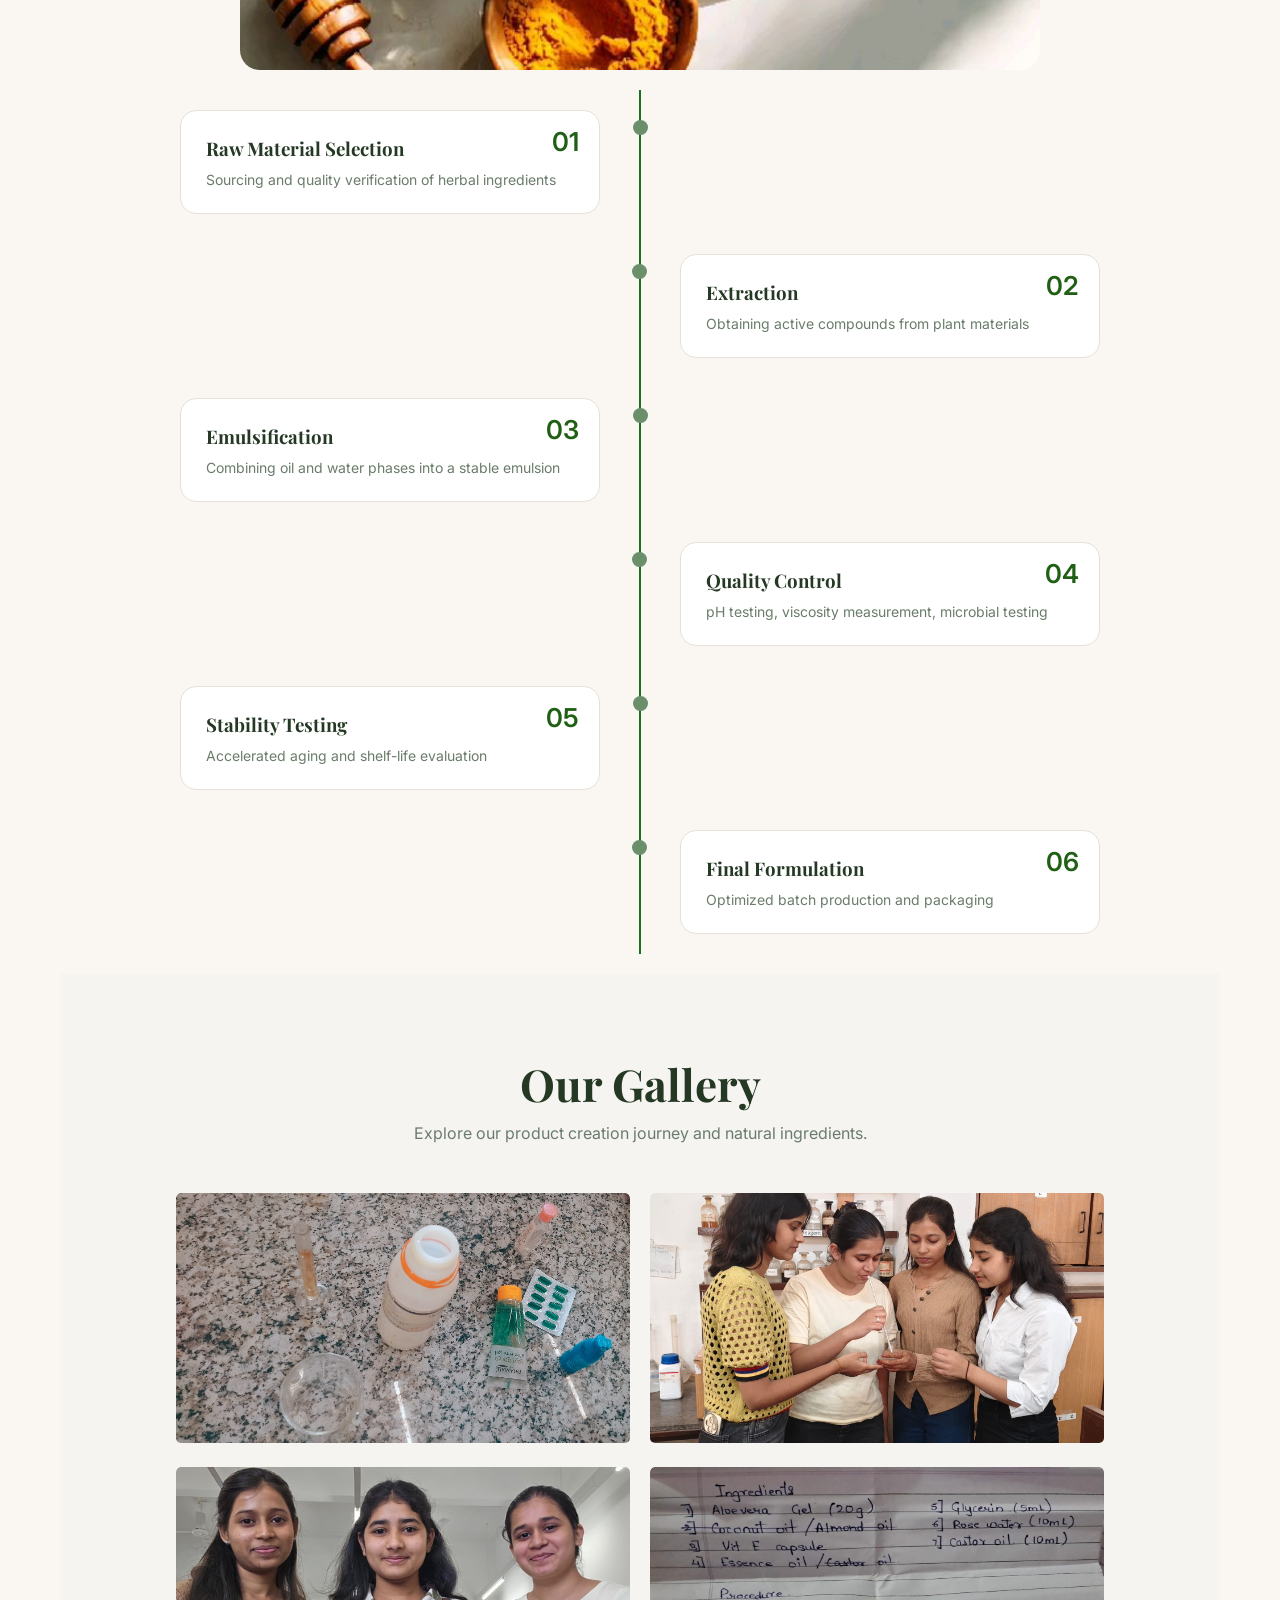
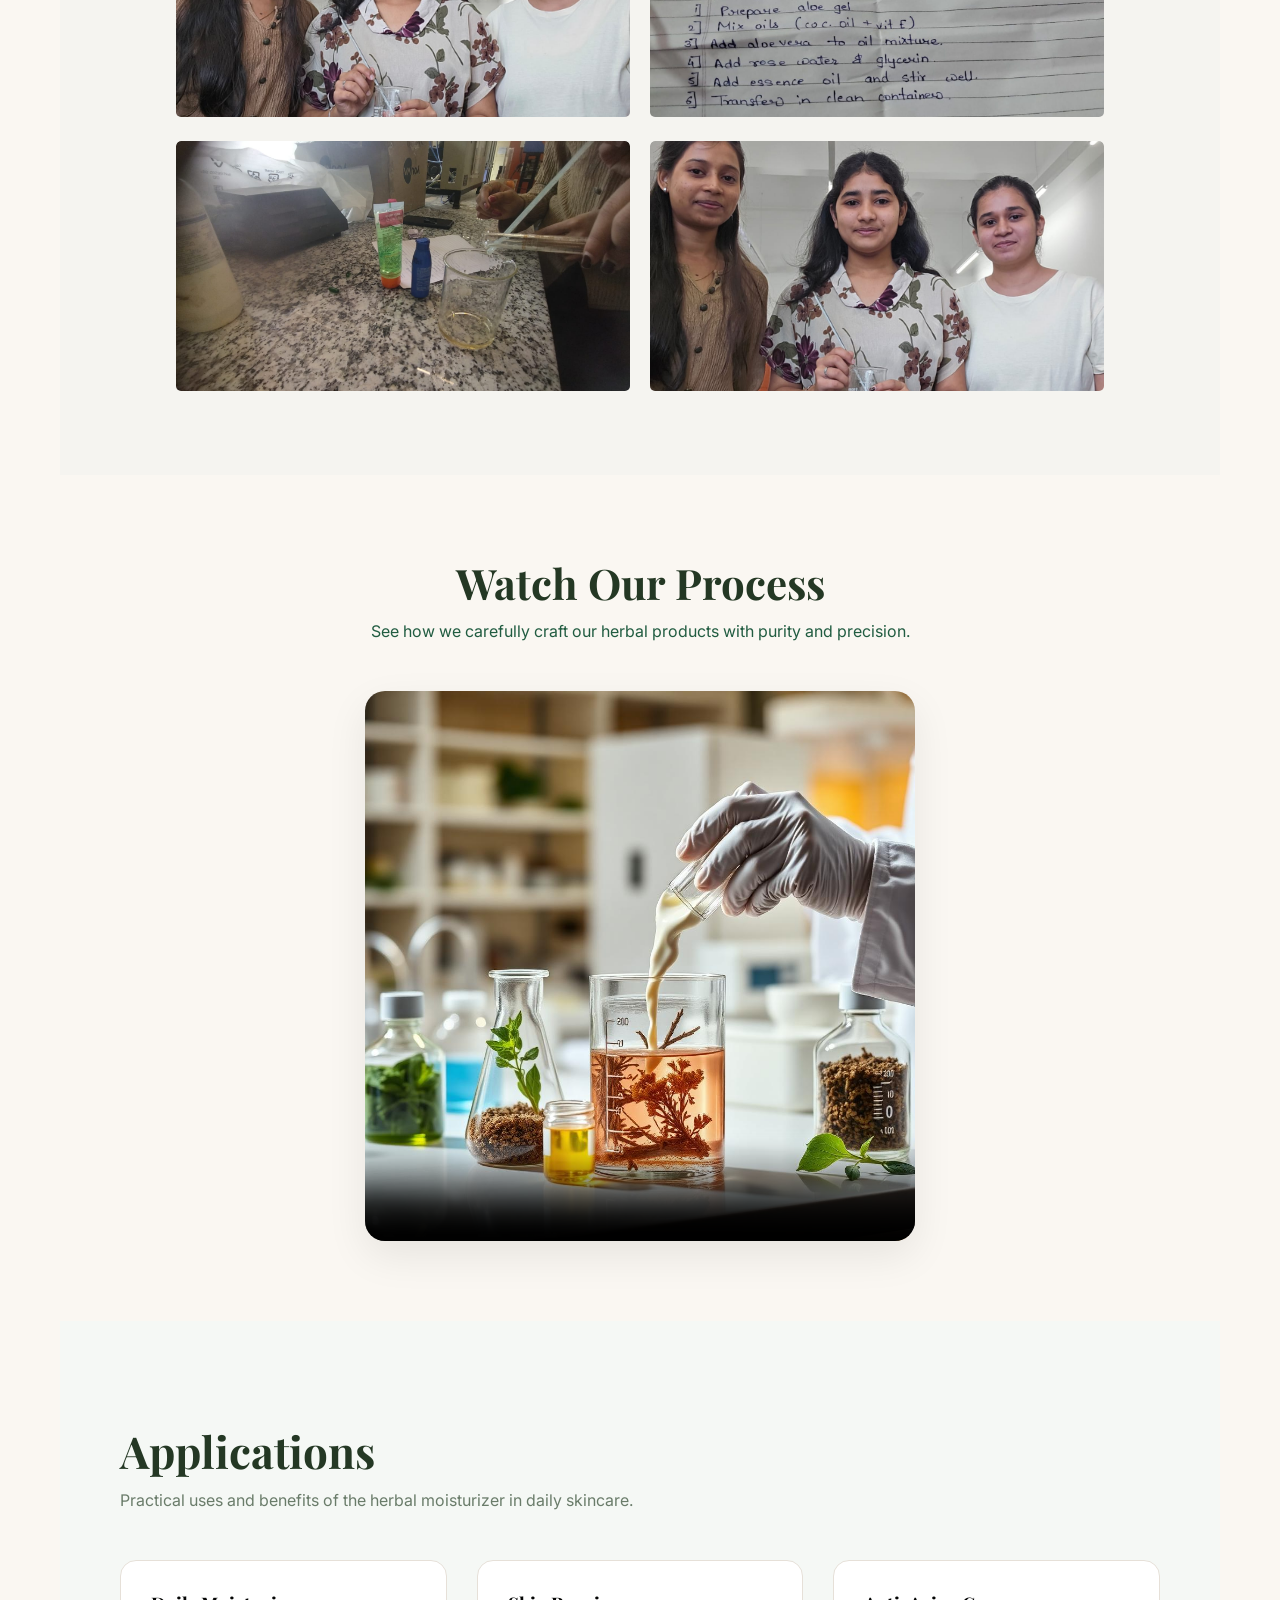
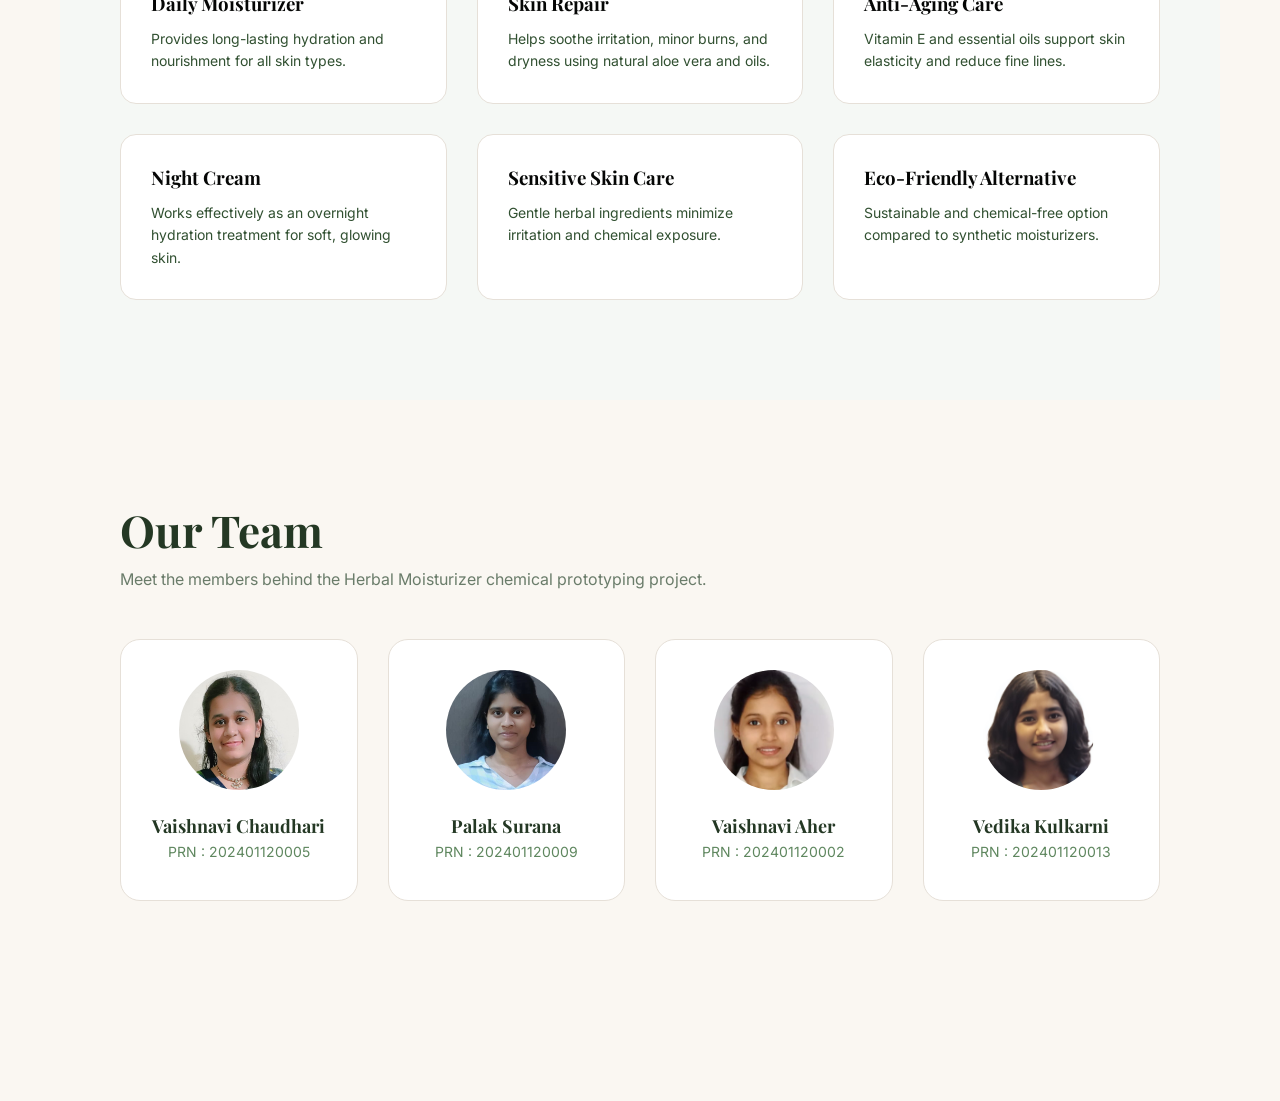
==== commit 1d767a4c: "Add files via upload" ====
--- a/index.html
+++ b/index.html
@@ -168,7 +168,7 @@
                 <div class="content">
                     <h3>Step 4: : Hydration Boost</h3>
                     <p>
-                    
+                    Pour in rose water and glycerin to enhance moisture and texture.
                     </p>
                 </div>
             </div>
@@ -206,7 +206,7 @@
 
         <!-- Top Image -->
         <div class="process-image">
-            <img src="images/Process.jpg" alt="Manufacturing Process" class="process-image">
+            <img src="Process.jpg" alt="Manufacturing Process" class="process-image">
         </div>
 
         <!-- Process Grid -->
@@ -270,27 +270,27 @@
 
         <div class="gallery-grid">
             <div class="gallery-item">
-                <img src="images/image1.jpeg" alt="Raw Materials">
-            </div>
-
-            <div class="gallery-item">
-                <img src="images/img2.jpg" alt="Extraction Process">
-            </div>
-
-            <div class="gallery-item">
-                <img src="images/img3.jpg" alt="Mixing Process">
-            </div>
-
-            <div class="gallery-item">
-                <img src="images/img4.jpg" alt="Quality Testing">
-            </div>
-
-            <div class="gallery-item">
-                <img src="images/img5.jpg" alt="Final Packaging">
-            </div>
-
-            <div class="gallery-item">
-                <img src="images/img6.jpg" alt="Finished Product">
+                <img src="image1.jpeg" alt="Raw Materials">
+            </div>
+
+            <div class="gallery-item">
+                <img src="image2.jpeg" alt="Extraction Process">
+            </div>
+
+            <div class="gallery-item">
+                <img src="image3.jpeg" alt="Mixing Process">
+            </div>
+
+            <div class="gallery-item">
+                <img src="image4.jpeg" alt="Quality Testing">
+            </div>
+
+            <div class="gallery-item">
+                <img src="image6.jpeg" alt="Final Packaging">
+            </div>
+
+            <div class="gallery-item">
+                <img src="image5.jpeg" alt="Finished Product">
             </div>
         </div>
     </div>
@@ -303,8 +303,8 @@
         </p>
 
         <div class="video-wrapper">
-            <video controls poster="images/thumbnail.jpg">
-                <source src="videos/video.mp4" type="video/mp4">
+            <video controls poster="thumbnail.jpg">
+                <source src="video.mp4" type="video/mp4">
             </video>
         </div>
     </div>
@@ -379,28 +379,28 @@
         <div class="team-grid">
 
             <div class="team-card">
-                <img src="images/portfolio.jpg" alt="Team Member">
+                <img src="portfolio.jpg" alt="Team Member">
                 <h3>Vaishnavi Chaudhari</h3>
                 <span>PRN : 202401120005</span>
                 
             </div>
 
             <div class="team-card">
-                <img src="images/palak_1.png" alt="Team Member">
+                <img src="palak_1.png" alt="Team Member">
                 <h3>Palak Surana</h3>
                 <span>PRN : 202401120009</span>
                 
             </div>
 
             <div class="team-card">
-                <img src="images/vaishnavi.png" alt="Team Member">
+                <img src="vaishnavi.png" alt="Team Member">
                 <h3>Vaishnavi Aher</h3>
                 <span>PRN : 202401120002</span>
                 
             </div>
 
             <div class="team-card">
-                <img src="images/vedika_1.png" alt="Team Member">
+                <img src="vedika_1.png" alt="Team Member">
                 <h3>Vedika Kulkarni</h3>
                 <span>PRN : 202401120013</span>
                 
@@ -416,4 +416,3 @@
 
 </body>
 </html>
-
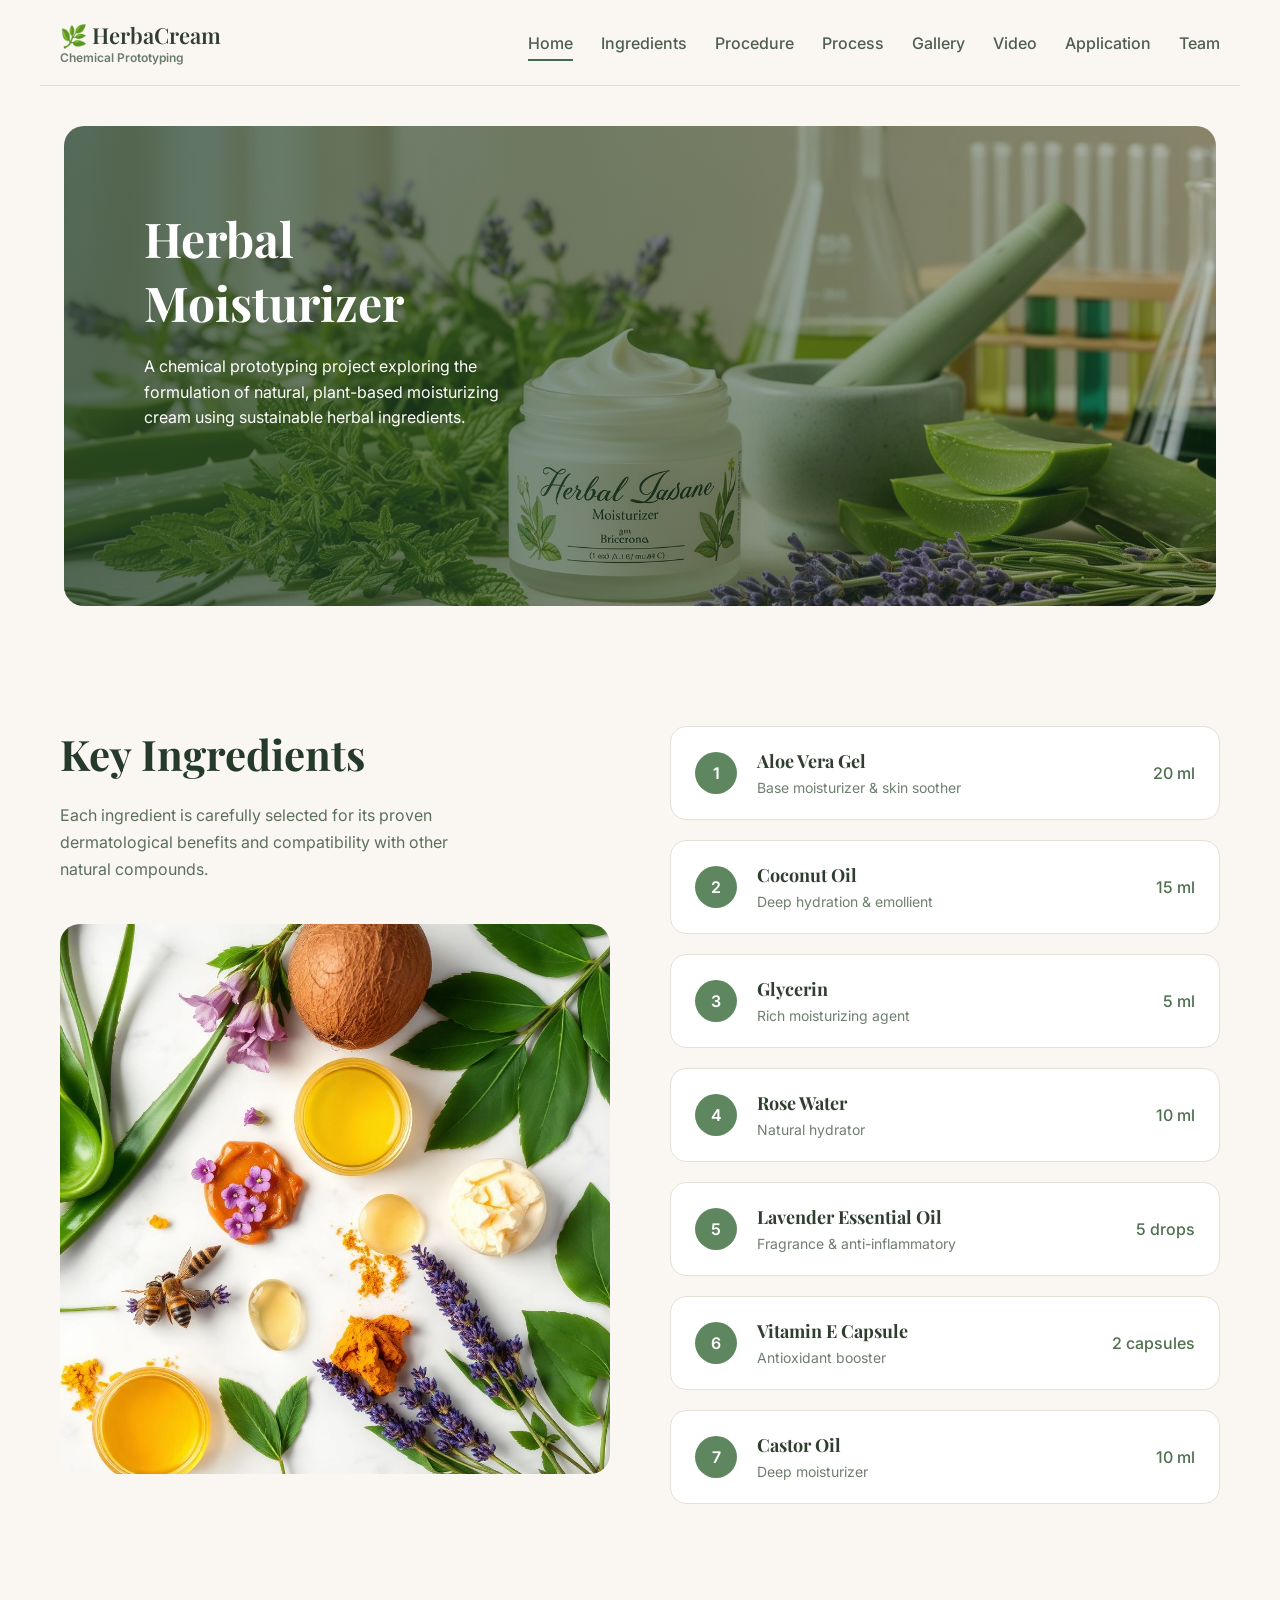
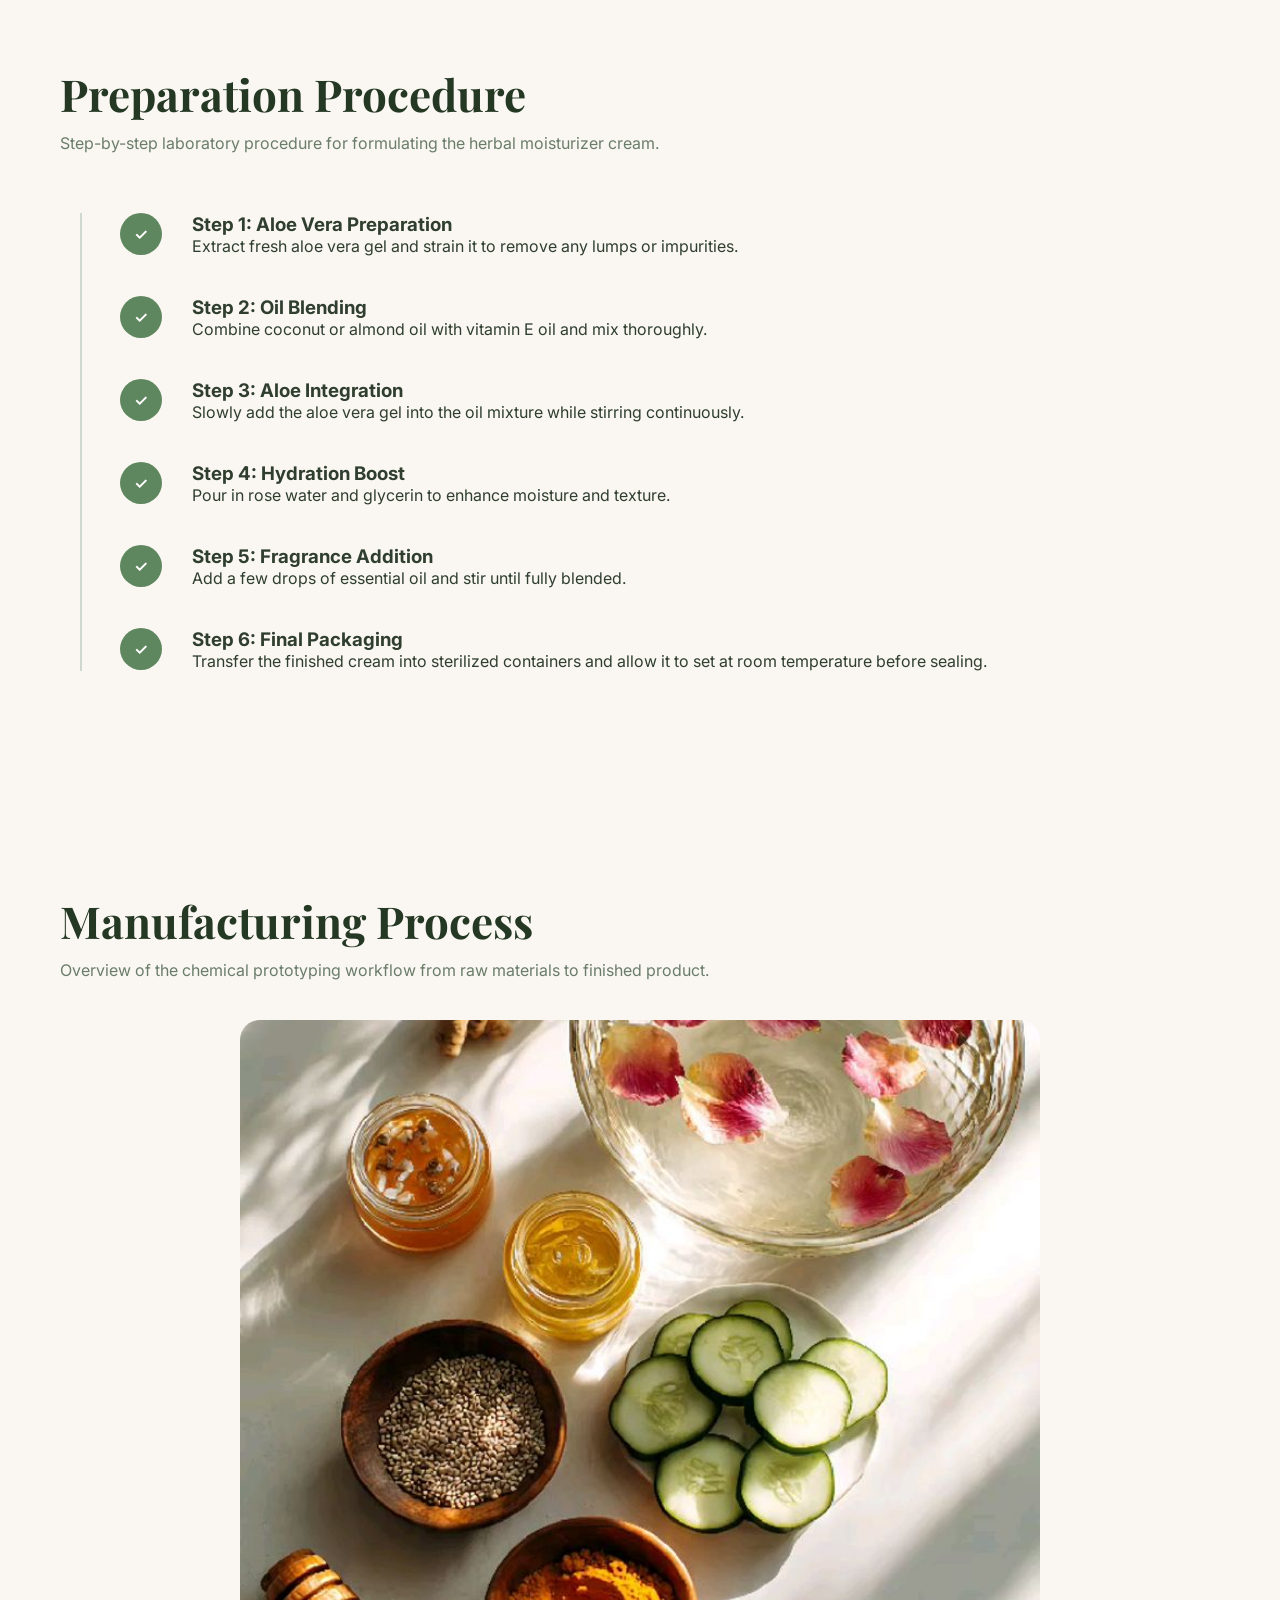
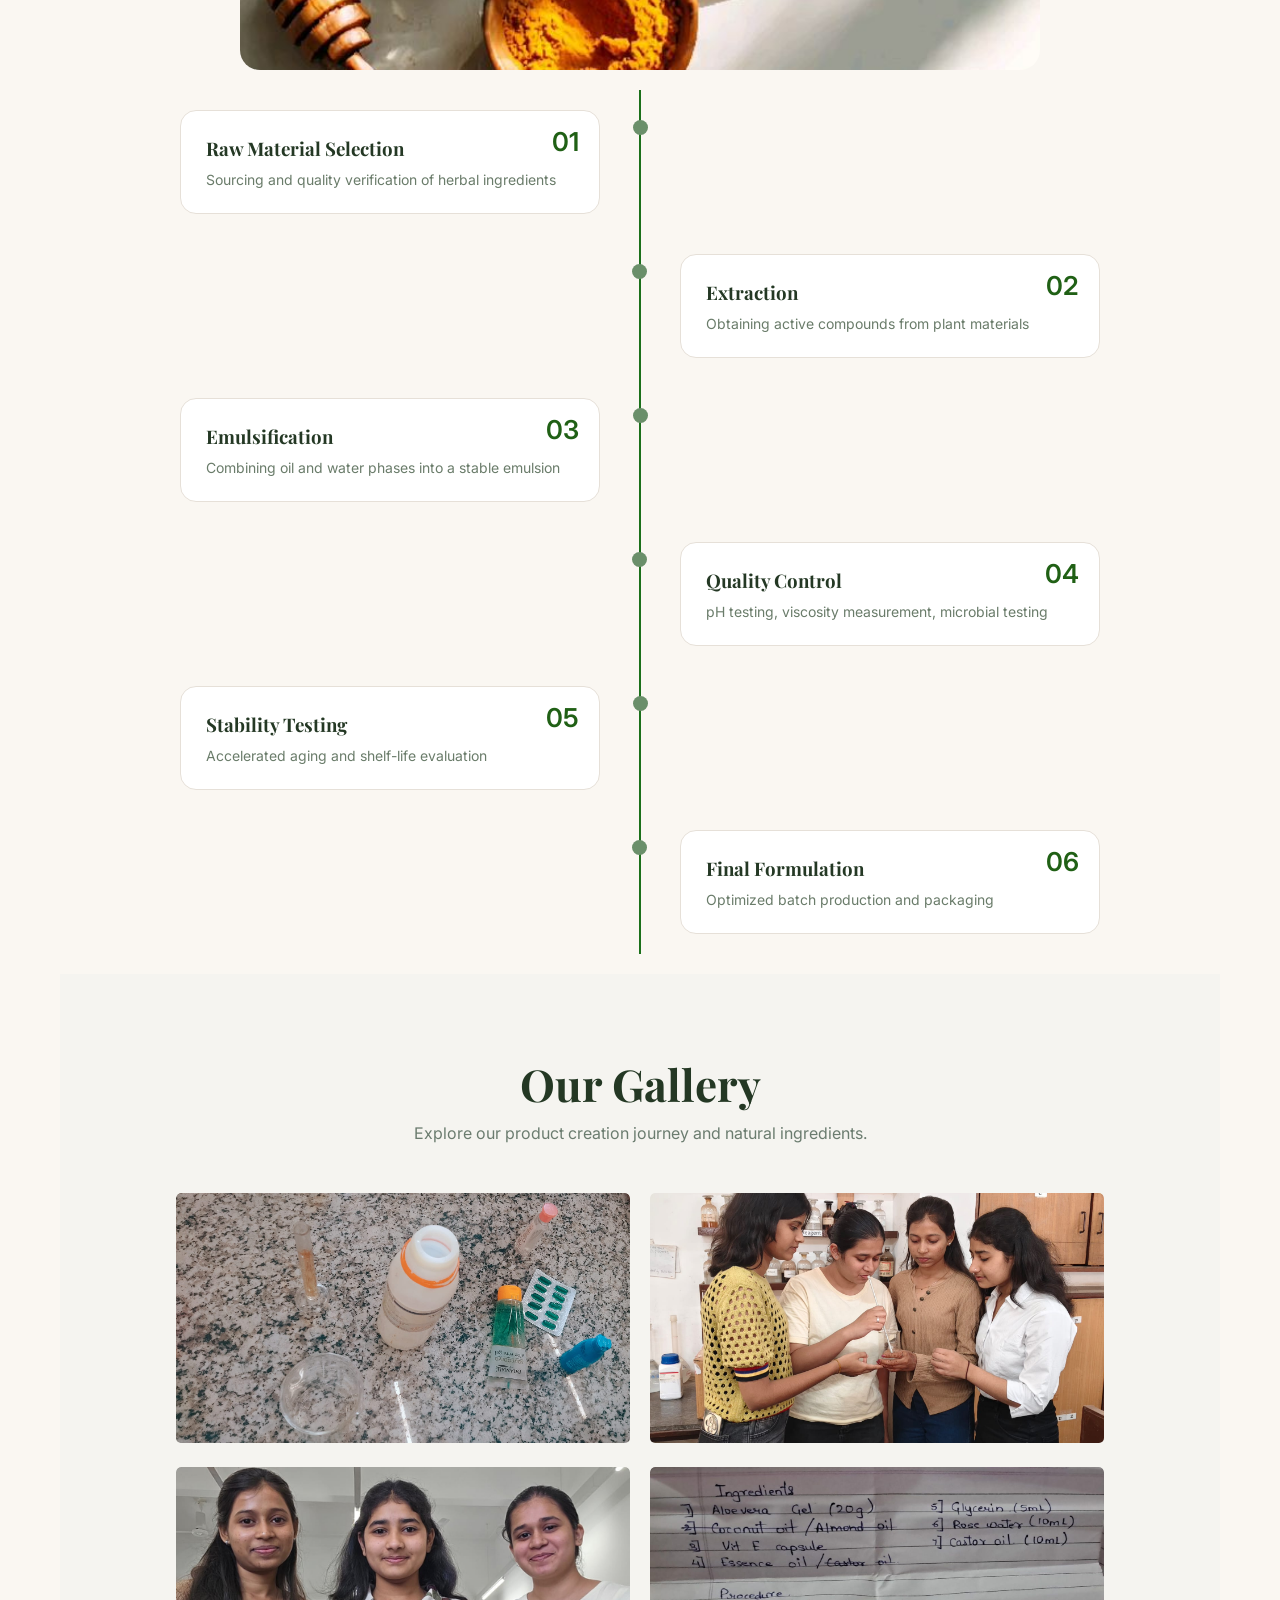
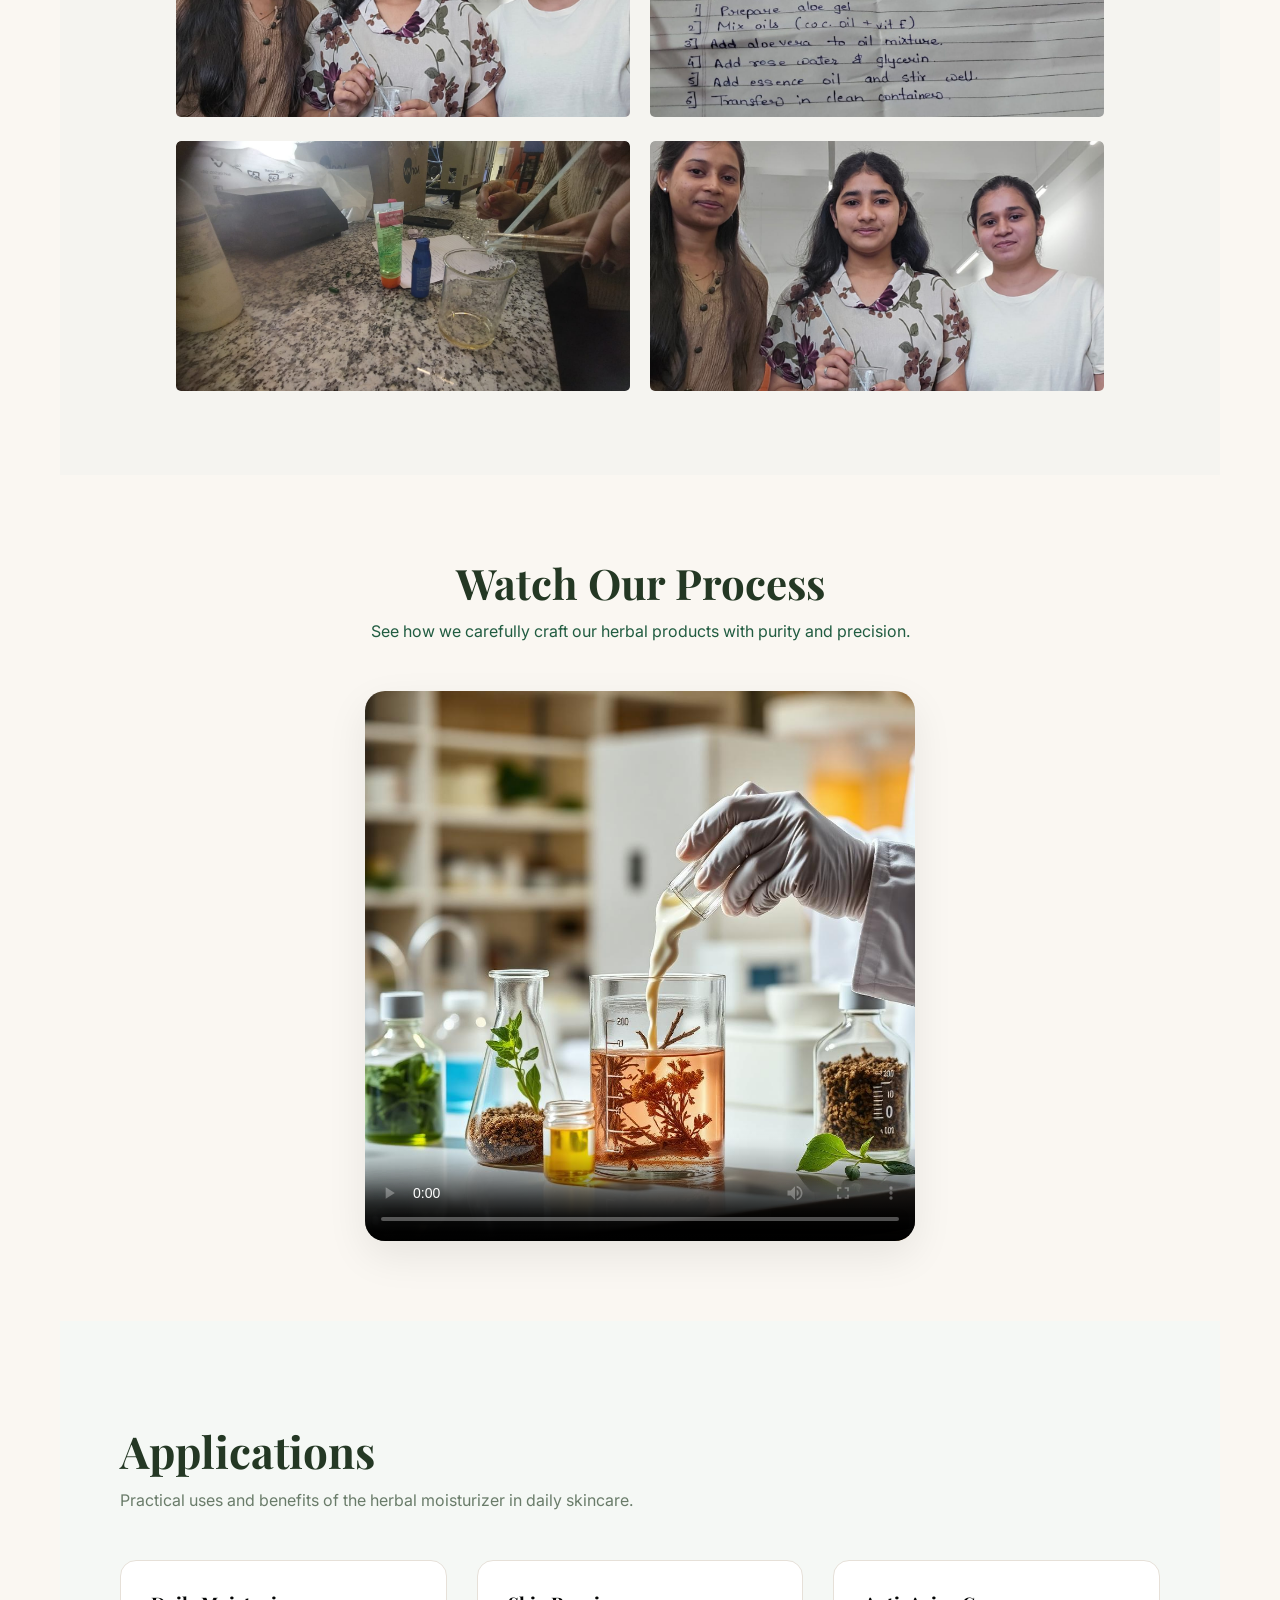
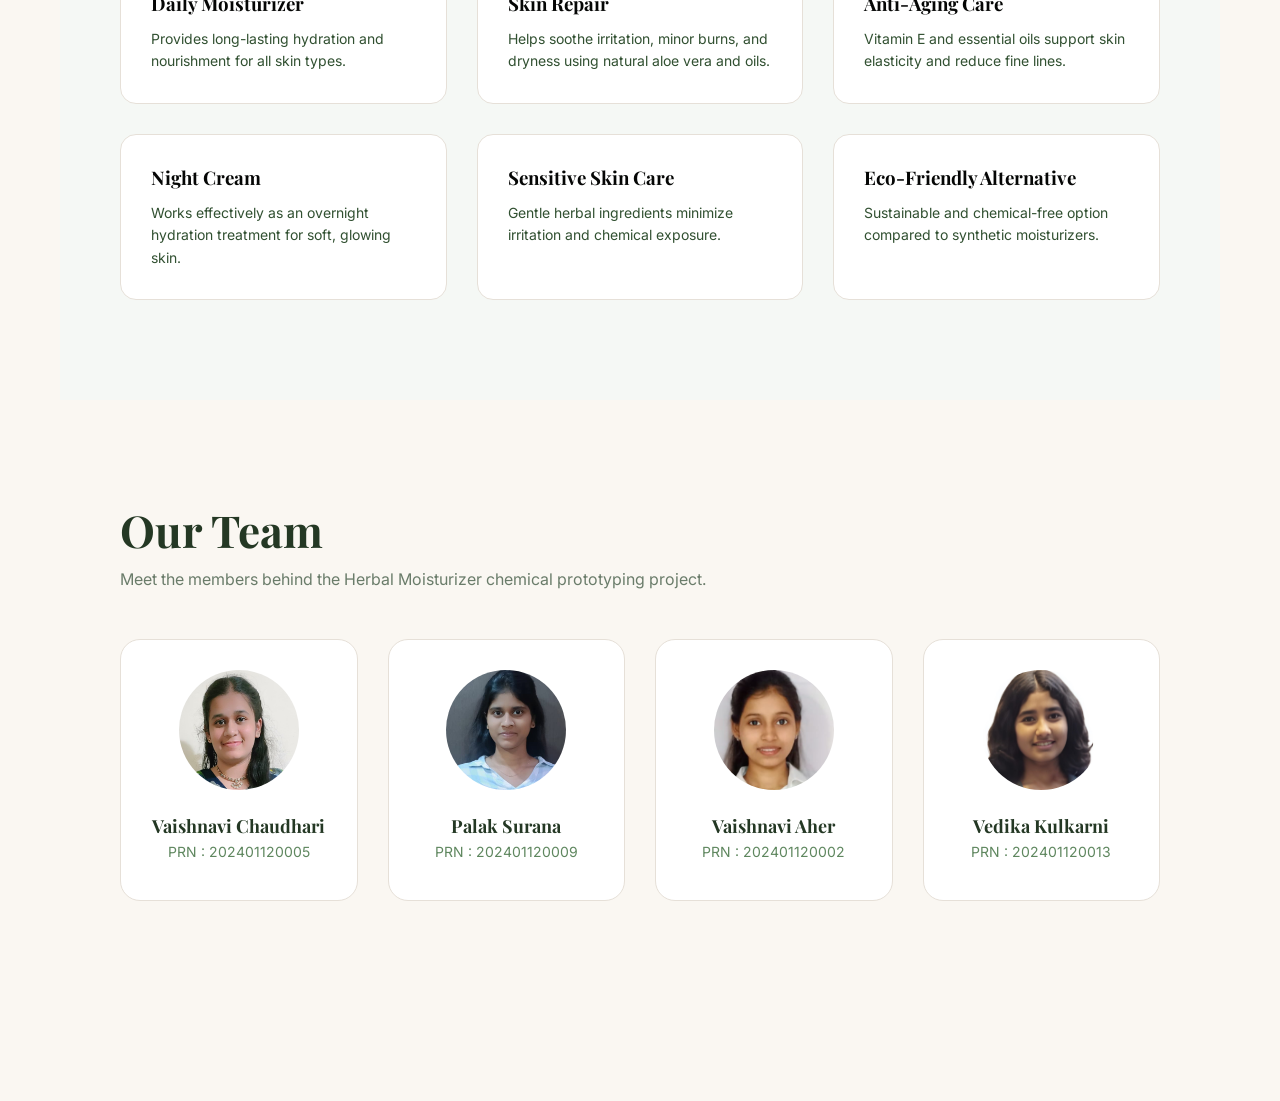
==== commit 5170952a: "Remove duplicate HTML content from index.html Removed duplicate HTML content and cleaned up the file" ====
--- a/index.html
+++ b/index.html
@@ -130,10 +130,6 @@
     </p>
 
     <div class="procedure-wrapper">
-        <!-- LEFT IMAGE -->
-        <div class="procedure-image">
-            <img src="procedure.jpg" alt="Preparation process">
-        </div>
 
         <!-- RIGHT TIMELINE -->
         <div class="procedure-timeline">
@@ -166,7 +162,7 @@
             <div class="step">
                 <div class="icon">✓</div>
                 <div class="content">
-                    <h3>Step 4: : Hydration Boost</h3>
+                    <h3>Step 4: Hydration Boost</h3>
                     <p>
                     Pour in rose water and glycerin to enhance moisture and texture.
                     </p>
@@ -416,3 +412,4 @@
 
 </body>
 </html>
+
--- a/style.css
+++ b/style.css
@@ -58,7 +58,7 @@
     width: 90%;
     height: 480px;
     border-radius: 20px;
-    background: url("images/hero-herbal.jpg") center/cover no-repeat;
+    background: url("hero-herbal.jpg") center/cover no-repeat;
     overflow: hidden;
 }
 
@@ -232,18 +232,6 @@
     flex-shrink: 0;
 }
 
-.procedure-wrapper {
-    display: flex;
-    gap: 80px;
-    align-items: flex-start;
-}
-
-/* LEFT IMAGE */
-.procedure-image {
-    flex: 1;
-    position: sticky;
-    top: 120px;
-}
 
 .procedure-image img {
     width: 100%;
@@ -680,3 +668,4 @@
         grid-template-columns: 1fr;
     }
 }
+
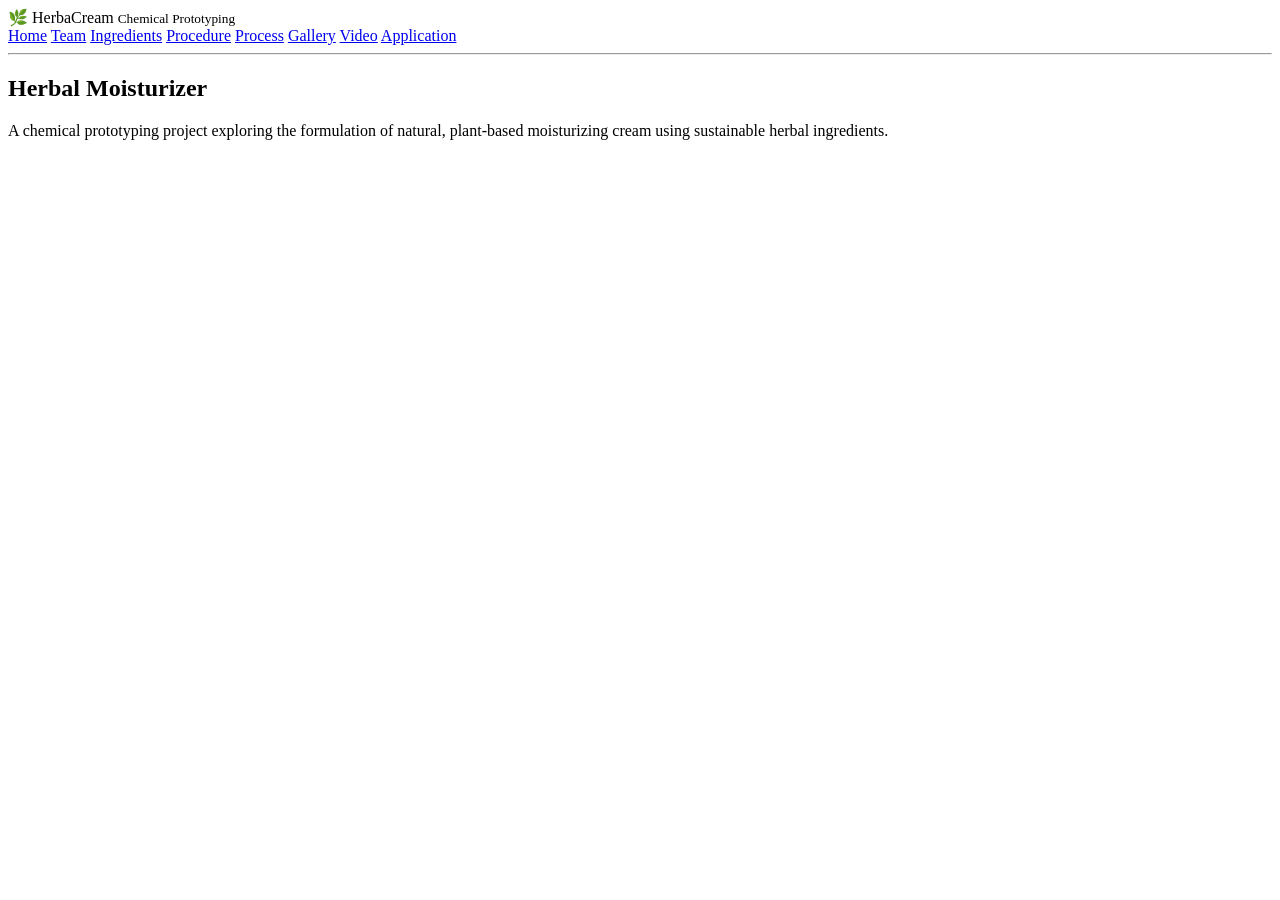
==== commit 8fb43e19: "Add files via upload" ====
--- a/index.html
+++ b/index.html
@@ -16,14 +16,15 @@
     </div>
 
     <nav>
-        <a class="active" href="#">Home</a>
-        <a href="#ingredients">Ingredients</a>
-        <a href="#procedure">Procedure</a>
-        <a href="#process">Process</a>
-        <a href="#gallery">Gallery</a>
-        <a href="#video">Video</a>
-        <a href="#application">Application</a>
-        <a href="#team">Team</a>
+        <a class="active" href="index.html">Home</a>
+        <a href="team.html">Team</a>
+        <a href="ingredients.html">Ingredients</a>
+        <a href="procedure.html">Procedure</a>
+        <a href="process.html">Process</a>
+        <a href="gallery.html">Gallery</a>
+        <a href="video.html">Video</a>
+        <a href="application.html">Application</a>
+        
     </nav>
 </header>
 
@@ -42,374 +43,5 @@
         </p>
     </div>
 </section>
-<!-- INGREDIENTS SECTION -->
-<section id="ingredients" class="ingredients-section">
-
-    <div class="ingredients-left">
-        <h2>Key Ingredients</h2>
-        <p>
-            Each ingredient is carefully selected for its proven
-            dermatological benefits and compatibility with other
-            natural compounds.
-        </p>
-
-        <img src="ingredients.jpg" alt="Ingredients">
-    </div>
-
-    <div class="ingredients-right">
-
-        <div class="ingredient-card">
-            <div class="number">1</div>
-            <div class="info">
-                <h3>Aloe Vera Gel</h3>
-                <span>Base moisturizer & skin soother</span>
-            </div>
-            <div class="qty">20 ml</div>
-        </div>
-
-        <div class="ingredient-card">
-            <div class="number">2</div>
-            <div class="info">
-                <h3>Coconut Oil</h3>
-                <span>Deep hydration & emollient</span>
-            </div>
-            <div class="qty">15 ml</div>
-        </div>
-
-        <div class="ingredient-card">
-            <div class="number">3</div>
-            <div class="info">
-                <h3>Glycerin</h3>
-                <span>Rich moisturizing agent</span>
-            </div>
-            <div class="qty">5 ml</div>
-        </div>
-
-        <div class="ingredient-card">
-            <div class="number">4</div>
-            <div class="info">
-                <h3>Rose Water</h3>
-                <span>Natural hydrator</span>
-            </div>
-            <div class="qty">10 ml</div>
-        </div>
-
-        <div class="ingredient-card">
-            <div class="number">5</div>
-            <div class="info">
-                <h3>Lavender Essential Oil</h3>
-                <span>Fragrance & anti-inflammatory</span>
-            </div>
-            <div class="qty">5 drops</div>
-        </div>
-
-        <div class="ingredient-card">
-            <div class="number">6</div>
-            <div class="info">
-                <h3>Vitamin E Capsule</h3>
-                <span>Antioxidant booster</span>
-            </div>
-            <div class="qty">2 capsules</div>
-        </div>
-        <div class="ingredient-card">
-            <div class="number">7</div>
-            <div class="info">
-                <h3>Castor Oil</h3>
-                <span>Deep moisturizer</span>
-            </div>
-            <div class="qty">10 ml</div>
-        </div>
-
-    </div>
-</section>
-<!-- PROCEDURE SECTION -->
-<section id="procedure" class="procedure-section">
-    <h2>Preparation Procedure</h2>
-    <p class="procedure-sub">
-        Step-by-step laboratory procedure for formulating the herbal moisturizer cream.
-    </p>
-
-    <div class="procedure-wrapper">
-
-        <!-- RIGHT TIMELINE -->
-        <div class="procedure-timeline">
-            <div class="step">
-                <div class="icon">✓</div>
-                <div class="content">
-                    <h3>Step 1: Aloe Vera Preparation</h3>
-                    <p>Extract fresh aloe vera gel and strain it to remove any lumps or impurities.</p>
-                </div>
-            </div>
-
-            <div class="step">
-                <div class="icon">✓</div>
-                <div class="content">
-                    <h3>Step 2: Oil Blending</h3>
-                    <p>Combine coconut or almond oil with vitamin E oil and mix thoroughly.</p>
-                </div>
-            </div>
-
-            <div class="step">
-                <div class="icon">✓</div>
-                <div class="content">
-                    <h3>Step 3: Aloe Integration</h3>
-                    <p>
-                        Slowly add the aloe vera gel into the oil mixture while stirring continuously.
-                    </p>
-                </div>
-            </div>
-
-            <div class="step">
-                <div class="icon">✓</div>
-                <div class="content">
-                    <h3>Step 4: Hydration Boost</h3>
-                    <p>
-                    Pour in rose water and glycerin to enhance moisture and texture.
-                    </p>
-                </div>
-            </div>
-
-            <div class="step">
-                <div class="icon">✓</div>
-                <div class="content">
-                    <h3>Step 5: Fragrance Addition</h3>
-                    <p>
-                    Add a few drops of essential oil and stir until fully blended.
-                    </p>    
-                </div>
-            </div>
-            <div class="step">
-                <div class="icon">✓</div>
-                <div class="content">
-                    <h3>Step 6: Final Packaging</h3>
-                    <p>
-                    Transfer the finished cream into sterilized containers and allow it
-                    to set at room temperature before sealing.
-                    </p>    
-                </div>
-            </div>
-            
-
-        </div>
-    </section>
-    <section  class="manufacturing-section" id="process">
-
-    <div class="container">
-        <h2>Manufacturing Process</h2>
-        <p class="subtext">
-            Overview of the chemical prototyping workflow from raw materials to finished product.
-        </p>
-
-        <!-- Top Image -->
-        <div class="process-image">
-            <img src="Process.jpg" alt="Manufacturing Process" class="process-image">
-        </div>
-
-        <!-- Process Grid -->
-        <div class="timeline">
-
-    <div class="timeline-item left">
-        <div class="content">
-            <span>01</span>
-            <h3>Raw Material Selection</h3>
-            <p>Sourcing and quality verification of herbal ingredients</p>
-        </div>
-    </div>
-
-    <div class="timeline-item right">
-        <div class="content">
-            <span>02</span>
-            <h3>Extraction</h3>
-            <p>Obtaining active compounds from plant materials</p>
-        </div>
-    </div>
-
-    <div class="timeline-item left">
-        <div class="content">
-            <span>03</span>
-            <h3>Emulsification</h3>
-            <p>Combining oil and water phases into a stable emulsion</p>
-        </div>
-    </div>
-
-    <div class="timeline-item right">
-        <div class="content">
-            <span>04</span>
-            <h3>Quality Control</h3>
-            <p>pH testing, viscosity measurement, microbial testing</p>
-        </div>
-    </div>
-
-    <div class="timeline-item left">
-        <div class="content">
-            <span>05</span>
-            <h3>Stability Testing</h3>
-            <p>Accelerated aging and shelf-life evaluation</p>
-        </div>
-    </div>
-
-    <div class="timeline-item right">
-        <div class="content">
-            <span>06</span>
-            <h3>Final Formulation</h3>
-            <p>Optimized batch production and packaging</p>
-        </div>
-    </div>
-
-</div>
-    <section id="gallery" class="gallery-section">
-    <div class="container">
-        <h2 class="section-title">Our Gallery</h2>
-        <p class="section-subtitle">
-            Explore our product creation journey and natural ingredients.
-        </p>
-
-        <div class="gallery-grid">
-            <div class="gallery-item">
-                <img src="image1.jpeg" alt="Raw Materials">
-            </div>
-
-            <div class="gallery-item">
-                <img src="image2.jpeg" alt="Extraction Process">
-            </div>
-
-            <div class="gallery-item">
-                <img src="image3.jpeg" alt="Mixing Process">
-            </div>
-
-            <div class="gallery-item">
-                <img src="image4.jpeg" alt="Quality Testing">
-            </div>
-
-            <div class="gallery-item">
-                <img src="image6.jpeg" alt="Final Packaging">
-            </div>
-
-            <div class="gallery-item">
-                <img src="image5.jpeg" alt="Finished Product">
-            </div>
-        </div>
-    </div>
-</section>
-<section id="video" class="video-section">
-    <div class="container">
-        <h2 class="section-title">Watch Our Process</h2>
-        <p class="section-subtitle">
-            See how we carefully craft our herbal products with purity and precision.
-        </p>
-
-        <div class="video-wrapper">
-            <video controls poster="thumbnail.jpg">
-                <source src="video.mp4" type="video/mp4">
-            </video>
-        </div>
-    </div>
-</section>
-<!-- APPLICATION SECTION -->
-<section id="application" class="application-section">
-
-    <div class="container">
-        <h2>Applications</h2>
-        <p class="subtext">
-            Practical uses and benefits of the herbal moisturizer in daily skincare.
-        </p>
-
-        <div class="application-grid">
-
-            <div class="application-card">
-                <h3>Daily Moisturizer</h3>
-                <p>
-                    Provides long-lasting hydration and nourishment for all skin types.
-                </p>
-            </div>
-
-            <div class="application-card">
-                <h3>Skin Repair</h3>
-                <p>
-                    Helps soothe irritation, minor burns, and dryness using natural aloe vera and oils.
-                </p>
-            </div>
-
-            <div class="application-card">
-                <h3>Anti-Aging Care</h3>
-                <p>
-                    Vitamin E and essential oils support skin elasticity and reduce fine lines.
-                </p>
-            </div>
-
-            <div class="application-card">
-                <h3>Night Cream</h3>
-                <p>
-                    Works effectively as an overnight hydration treatment for soft, glowing skin.
-                </p>
-            </div>
-
-            <div class="application-card">
-                <h3>Sensitive Skin Care</h3>
-                <p>
-                    Gentle herbal ingredients minimize irritation and chemical exposure.
-                </p>
-            </div>
-
-            <div class="application-card">
-                <h3>Eco-Friendly Alternative</h3>
-                <p>
-                    Sustainable and chemical-free option compared to synthetic moisturizers.
-                </p>
-            </div>
-
-        </div>
-    </div>
-
-</section>
-
-<!-- TEAM SECTION -->
-<section id="team" class="team-section">
-
-    <div class="container">
-        <h2>Our Team</h2>
-        <p class="subtext">
-            Meet the members behind the Herbal Moisturizer chemical prototyping project.
-        </p>
-
-        <div class="team-grid">
-
-            <div class="team-card">
-                <img src="portfolio.jpg" alt="Team Member">
-                <h3>Vaishnavi Chaudhari</h3>
-                <span>PRN : 202401120005</span>
-                
-            </div>
-
-            <div class="team-card">
-                <img src="palak_1.png" alt="Team Member">
-                <h3>Palak Surana</h3>
-                <span>PRN : 202401120009</span>
-                
-            </div>
-
-            <div class="team-card">
-                <img src="vaishnavi.png" alt="Team Member">
-                <h3>Vaishnavi Aher</h3>
-                <span>PRN : 202401120002</span>
-                
-            </div>
-
-            <div class="team-card">
-                <img src="vedika_1.png" alt="Team Member">
-                <h3>Vedika Kulkarni</h3>
-                <span>PRN : 202401120013</span>
-                
-            </div>
-
-        </div>
-    </div>
-
-</section>
-
-
-
-
 </body>
 </html>
-
